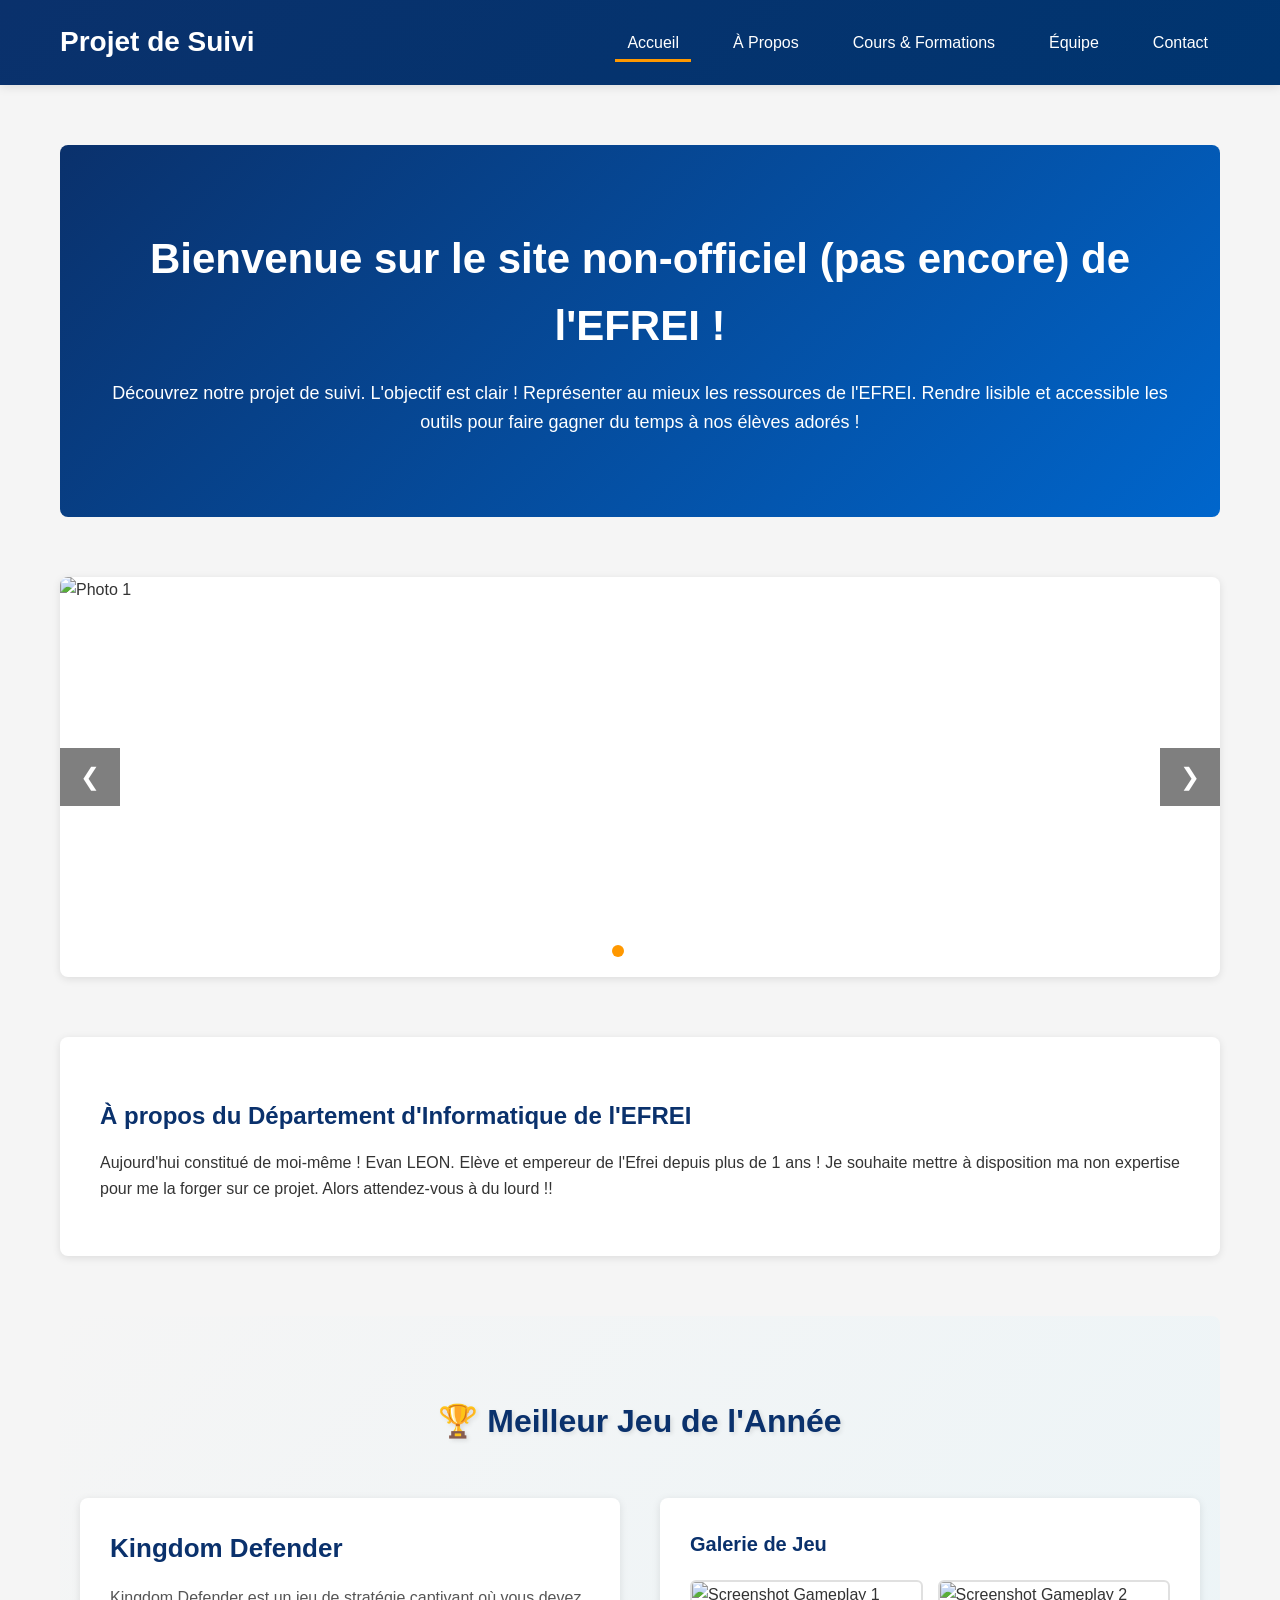
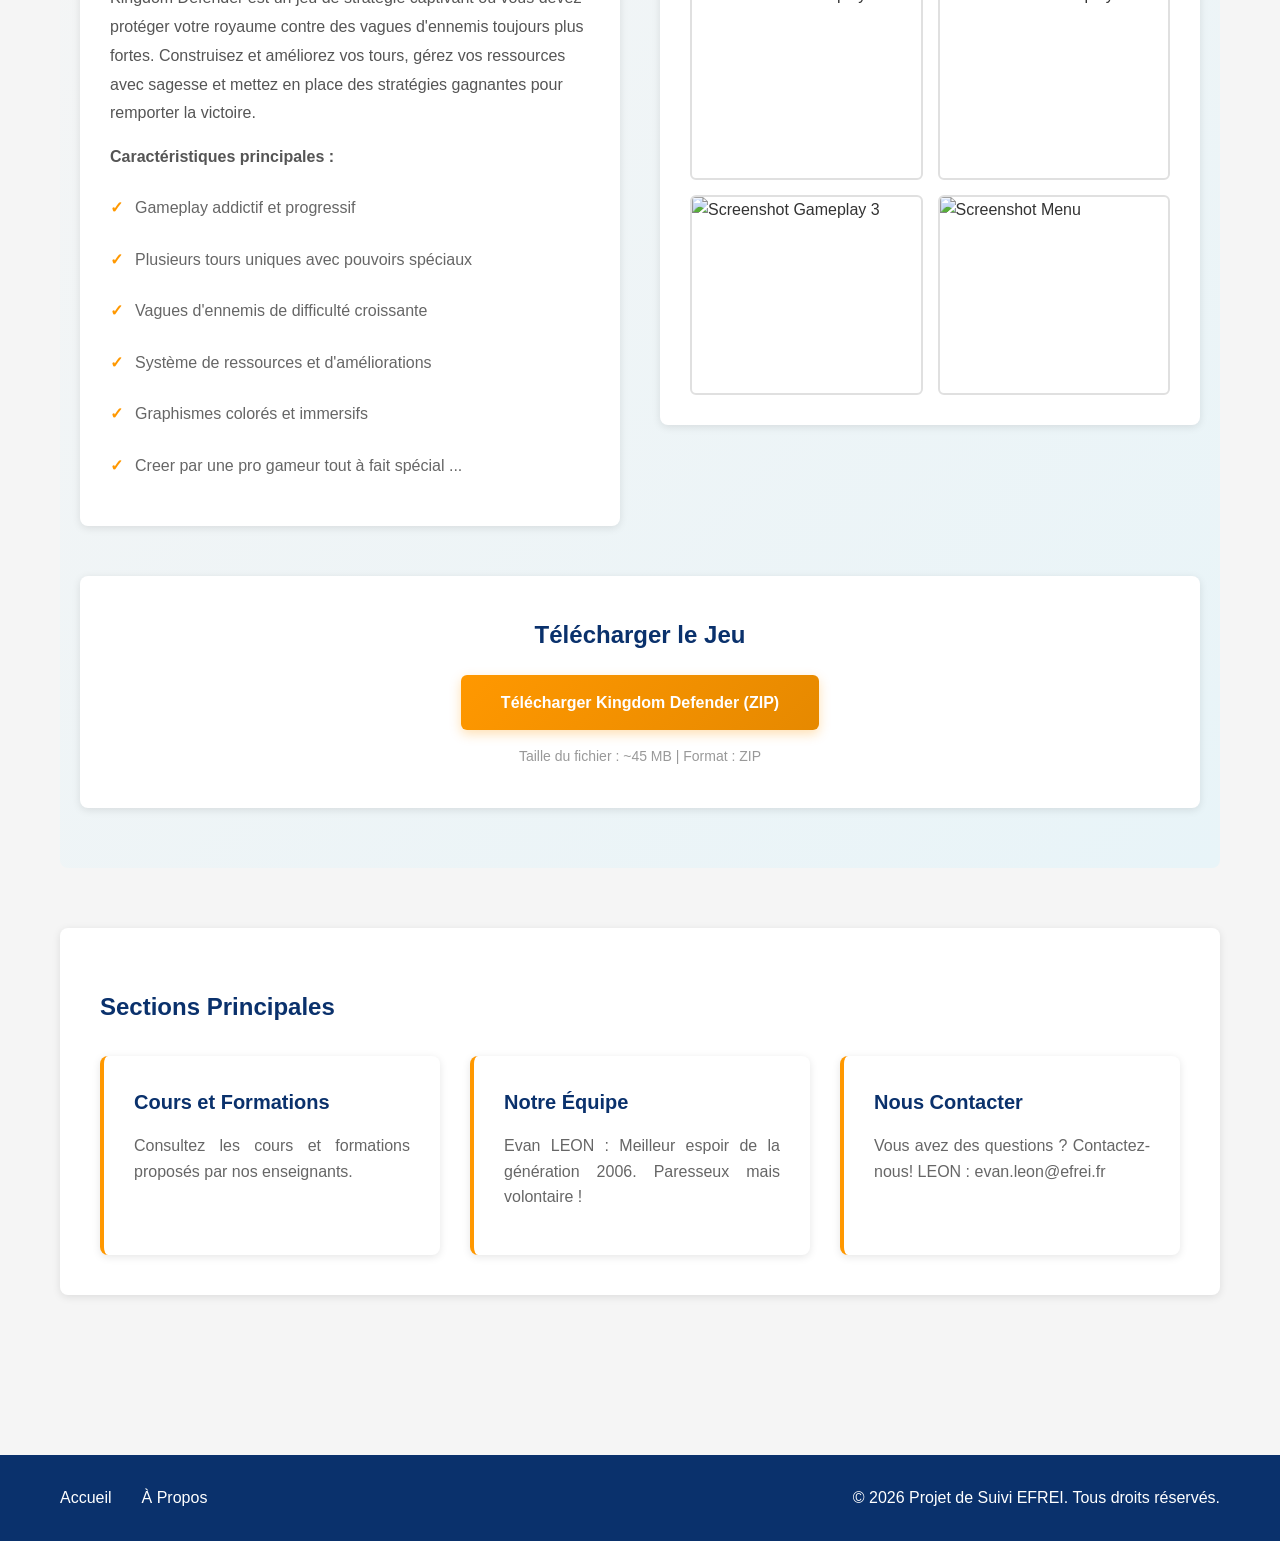
==== index.html @ 4fff38fb "Add files via upload" ====
<!DOCTYPE html>
<html lang="fr">
<head>
    <meta charset="UTF-8">
    <meta name="viewport" content="width=device-width, initial-scale=1.0">
    <title>Accueil - Projet de Suivi</title>
    <link rel="stylesheet" href="styles.css">
    <script type= "text/javascript" src= "script.js"></script>
</head>

<body>
    <header class="header">
        <div class="container">
            <div class="logo">
                <h1>Projet de Suivi</h1>
            </div>
            <nav class="nav-main">
                <ul>
                    <li><a href="index.html" class="active">Accueil</a></li>
                    <li><a href="pages/apropos.html">À Propos</a></li>
                    <li><a href="pages/cours.html">Cours & Formations</a></li>
                    <li><a href="pages/equipe.html">Équipe</a></li>
                    <li><a href="pages/contact.html">Contact</a></li>
                </ul>
            </nav>
        </div>
    </header>

    <main class="main-content">
        <div class="container">
            <section class="hero">
                <h2>Bienvenue sur le site non-officiel (pas encore) de l'EFREI !</h2>
                <p>Découvrez notre projet de suivi. L'objectif est clair ! Représenter au mieux les ressources de l'EFREI. Rendre lisible et accessible les outils pour faire
                gagner du temps à nos élèves adorés !</p>
            </section>

            <section class="carousel-section">
                <div class="carousel">
                    <div class="carousel-inner">
                        <div class="carousel-item active">
                            <img src="images/photo1.png" alt="Photo 1">
                        </div>
                        <div class="carousel-item">
                            <img src="images/photo2.png" alt="Photo 2">
                        </div>
                        <div class="carousel-item">
                            <img src="images/photo3.png" alt="Photo 3">
                        </div>
                    </div>

                    <button class="carousel-control prev" onclick="changeSlide(-1)">❮</button>
                    <button class="carousel-control next" onclick="changeSlide(1)">❯</button>

                    <div class="carousel-indicators">
                        <span class="dot active" onclick="currentSlide(1)"></span>
                        <span class="dot" onclick="currentSlide(2)"></span>
                        <span class="dot" onclick="currentSlide(3)"></span>
                    </div>
                </div>
            </section>

            <section class="content-section">
                <h3>À propos du Département d'Informatique de l'EFREI</h3>
                <p>
                    Aujourd'hui constitué de moi-même ! Evan LEON. Elève et empereur de l'Efrei depuis plus de 1 ans ! Je souhaite mettre à disposition ma non
                    expertise pour me la forger sur ce projet. Alors attendez-vous à du lourd !!
                </p>
            </section>

            <section class="game-of-the-year">
                <div class="container">
                    <h3>🏆 Meilleur Jeu de l'Année</h3>

                    <div class="game-content">
                        <!-- Description du jeu -->
                        <div class="game-description">
                            <h4>Kingdom Defender</h4>
                            <p>
                                Kingdom Defender est un jeu de stratégie captivant où vous devez
                                protéger votre royaume contre des vagues d'ennemis toujours plus fortes.
                                Construisez et améliorez vos tours, gérez vos ressources avec sagesse
                                et mettez en place des stratégies gagnantes pour remporter la victoire.
                            </p>
                            <p>
                                <strong>Caractéristiques principales :</strong>
                            </p>
                            <ul>
                                <li> Gameplay addictif et progressif</li>
                                <li> Plusieurs tours uniques avec pouvoirs spéciaux</li>
                                <li> Vagues d'ennemis de difficulté croissante</li>
                                <li> Système de ressources et d'améliorations</li>
                                <li> Graphismes colorés et immersifs</li>
                                <li> Creer par une pro gameur tout à fait spécial ...</li>
                            </ul>
                        </div>

                        <div class="game-gallery">
                            <h4>Galerie de Jeu</h4>
                            <div class="gallery-grid">
                                <img src="images/photo4.png" alt="Screenshot Gameplay 1" class="gallery-img">
                                <img src="images/photo5.png" alt="Screenshot Gameplay 2" class="gallery-img">
                                <img src="images/Photo6.png" alt="Screenshot Gameplay 3" class="gallery-img">
                                <img src="images/Photo7.png" alt="Screenshot Menu" class="gallery-img">
                            </div>
                        </div>
                    </div>

                    <div class="download-section">
                        <h4>Télécharger le Jeu</h4>
                        <a href="downloads/Kingdom_Defender.zip" class="download-button" download>
                            Télécharger Kingdom Defender (ZIP)
                        </a>
                        <p class="file-info">Taille du fichier : ~45 MB | Format : ZIP</p>
                    </div>
                </div>
            </section>

            <section class="content-section">
                <h3>Sections Principales</h3>
                <div class="cards">
                    <div class="card">
                        <h4>Cours et Formations</h4>
                        <p>Consultez les cours et formations proposés par nos enseignants.</p>
                    </div>
                    <div class="card">
                        <h4>Notre Équipe</h4>
                        <p>Evan LEON : Meilleur espoir de la génération 2006. Paresseux mais volontaire !</p>
                    </div>
                    <div class="card">
                        <h4>Nous Contacter</h4>
                        <p>Vous avez des questions ? Contactez-nous!
                            LEON : evan.leon@efrei.fr</p>
                    </div>
                </div>
            </section>
        </div>
    </main>

    <!-- Footer -->
    <footer class="footer">
        <div class="container">
            <nav class="nav-footer">
                <ul>
                    <li><a href="index.html">Accueil</a></li>
                    <li><a href="pages/apropos.html">À Propos</a></li>
                </ul>
            </nav>
            <p>&copy; 2026 Projet de Suivi EFREI. Tous droits réservés.</p>
        </div>
    </footer>
</body>
</html>
---- styles.css ----
:root {
    --primary-color: #0A316C ;
    --secondary-color: #ff9800;
    --text-color: #333;
    --bg-color: #f5f5f5;
    --border-color: #ddd;
    --transition: all 0.3s ease;
}

* {
    margin: 0;
    padding: 0;
    box-sizing: border-box;
}

html {
    scroll-behavior: smooth;
}

body {
    font-family: 'Segoe UI', Tahoma, Geneva, Verdana, sans-serif;
    color: var(--text-color);
    background-color: var(--bg-color);
    line-height: 1.6;
}

.container {
    max-width: 1200px;
    margin: 0 auto;
    padding: 0 20px;
}

.header {
    background: linear-gradient(135deg, var(--primary-color) 0%, #003570 100%);
    color: white;
    padding: 20px 0;
    position: sticky;
    top: 0;
    z-index: 1000;
    box-shadow: 0 2px 10px rgba(0, 0, 0, 0.1);
}

.header .container {
    display: flex;
    justify-content: space-between;
    align-items: center;
    gap: 40px;
}

.logo h1 {
    font-size: 28px;
    font-weight: 700;
}

.nav-main ul {
    display: flex;
    list-style: none;
    gap: 30px;
}

.nav-main a {
    color: white;
    text-decoration: none;
    font-weight: 500;
    padding: 8px 12px;
    border-bottom: 3px solid transparent;
    transition: var(--transition);
}

.nav-main a:hover,
.nav-main a.active {
    border-bottom-color: var(--secondary-color);
}

.main-content {
    flex: 1;
    padding: 60px 0;
    min-height: calc(100vh - 200px);
}

.main-content h2 {
    font-size: 36px;
    color: var(--primary-color);
    margin-bottom: 40px;
    border-bottom: 3px solid var(--secondary-color);
    padding-bottom: 15px;
}

.main-content h3 {
    font-size: 24px;
    color: var(--primary-color);
    margin-bottom: 15px;
    margin-top: 20px;
}

.main-content ul {
    margin-left: 20px;
    margin-top: 15px;
}

.main-content li {
    margin-bottom: 10px;
}

.hero {
    background: linear-gradient(135deg, var(--primary-color) 0%, #0066cc 100%);
    color: white;
    padding: 80px 40px;
    text-align: center;
    border-radius: 8px;
    margin-bottom: 60px;
}

.hero h2 {
    font-size: 42px;
    margin-bottom: 20px;
    border: none;
    padding-bottom: 0;
    color: white;
}

.hero p {
    font-size: 18px;
}

.content-section {
    background: white;
    padding: 40px;
    margin-bottom: 40px;
    border-radius: 8px;
    box-shadow: 0 2px 8px rgba(0, 0, 0, 0.1);
    transition: var(--transition);
}

.content-section:hover {
    box-shadow: 0 4px 16px rgba(0, 0, 0, 0.15);
}

.content-section p {
    margin-bottom: 15px;
    text-align: justify;
}

.cards {
    display: grid;
    grid-template-columns: repeat(auto-fit, minmax(300px, 1fr));
    gap: 30px;
    margin-top: 30px;
}

.card {
    background: white;
    padding: 30px;
    border-radius: 8px;
    border-left: 4px solid var(--secondary-color);
    box-shadow: 0 2px 8px rgba(0, 0, 0, 0.1);
    transition: var(--transition);
}

.card:hover {
    transform: translateY(-5px);
    box-shadow: 0 4px 16px rgba(0, 0, 0, 0.15);
}

.card h4 {
    color: var(--primary-color);
    font-size: 20px;
    margin-bottom: 15px;
}

.card p {
    color: #666;
}

.footer {
    background-color: var(--primary-color);
    color: white;
    padding: 30px 0;
    margin-top: 60px;
}

.footer .container {
    display: flex;
    justify-content: space-between;
    align-items: center;
    gap: 40px;
}

.nav-footer ul {
    display: flex;
    list-style: none;
    gap: 30px;
}

.nav-footer a {
    color: white;
    text-decoration: none;
    transition: var(--transition);
}

.nav-footer a:hover {
    color: var(--secondary-color);
}

.footer p {
    margin: 0;
}

@media (max-width: 768px) {
    .header .container {
        flex-direction: column;
        gap: 20px;
    }

    .nav-main ul {
        flex-direction: column;
        gap: 15px;
        width: 100%;
    }

    .nav-main a {
        display: block;
        padding: 10px;
    }

    .logo h1 {
        font-size: 24px;
    }

    .hero {
        padding: 40px 20px;
    }

    .hero h2 {
        font-size: 28px;
    }

    .content-section {
        padding: 25px;
    }

    .footer .container {
        flex-direction: column;
        gap: 20px;
    }

    .nav-footer ul {
        flex-direction: column;
        gap: 10px;
    }
}

@media (max-width: 480px) {
    .nav-main ul {
        gap: 10px;
    }

    .hero h2 {
        font-size: 24px;
    }

    .main-content h2 {
        font-size: 28px;
    }

    .cards {
        grid-template-columns: 1fr;
    }
}

/* ===== CAROUSEL ===== */
.carousel-section {
    margin-bottom: 60px;
}

.carousel {
    position: relative;
    background: white;
    border-radius: 8px;
    overflow: hidden;
    box-shadow: 0 2px 8px rgba(0, 0, 0, 0.1);
}

.carousel-inner {
    position: relative;
    width: 100%;
    height: 400px;
    overflow: hidden;
}

.carousel-item {
    display: none;
    width: 100%;
    height: 100%;
    position: absolute;
    top: 0;
    left: 0;
}

.carousel-item.active {
    display: block;
    animation: fadeIn 0.5s ease-in-out;
}

.carousel-item img {
    width: 100%;
    height: 100%;
    object-fit: cover;
}

@keyframes fadeIn {
    from { opacity: 0; }
    to { opacity: 1; }
}

/* Boutons de navigation */
.carousel-control {
    position: absolute;
    top: 50%;
    transform: translateY(-50%);
    background-color: rgba(0, 0, 0, 0.5);
    color: white;
    border: none;
    padding: 15px 20px;
    font-size: 24px;
    cursor: pointer;
    z-index: 10;
    transition: background-color 0.3s;
}

.carousel-control:hover {
    background-color: rgba(0, 0, 0, 0.8);
}

.carousel-control.prev {
    left: 0;
}

.carousel-control.next {
    right: 0;
}

.carousel-indicators {
    position: absolute;
    bottom: 20px;
    left: 50%;
    transform: translateX(-50%);
    display: flex;
    gap: 10px;
    z-index: 10;
}

.dot {
    width: 12px;
    height: 12px;
    border-radius: 50%;
    background-color: rgba(255, 255, 255, 0.7);
    cursor: pointer;
    transition: background-color 0.3s;
}

.dot.active {
    background-color: var(--secondary-color);
}

.dot:hover {
    background-color: rgba(255, 255, 255, 1);
}

@media (max-width: 768px) {
    .carousel-inner {
        height: 300px;
    }

    .carousel-control {
        padding: 12px 16px;
        font-size: 20px;
    }
}

.carousel-item img {
    width: 100%;
    height: 100%;
    object-fit: contain;      /* ← Remplacez "cover" par "contain" */
    object-position: center;
    display: block;
}

.game-of-the-year {
    background: linear-gradient(135deg, #f5f5f5 0%, #e8f4f8 100%);
    padding: 60px 0;
    margin: 60px 0;
    border-radius: 8px;
}

.game-of-the-year h3 {
    text-align: center;
    font-size: 32px;
    color: var(--primary-color);
    margin-bottom: 50px;
    text-shadow: 2px 2px 4px rgba(0, 0, 0, 0.1);
}

.game-content {
    display: grid;
    grid-template-columns: 1fr 1fr;
    gap: 40px;
    margin-bottom: 50px;
    align-items: start;
}

.game-description {
    background: white;
    padding: 30px;
    border-radius: 8px;
    box-shadow: 0 2px 8px rgba(0, 0, 0, 0.1);
}

.game-description h4 {
    color: var(--primary-color);
    font-size: 26px;
    margin-bottom: 15px;
}

.game-description p {
    color: #555;
    margin-bottom: 15px;
    line-height: 1.8;
}

.game-description ul {
    list-style: none;
    margin-left: 0;
    margin-top: 15px;
}

.game-description li {
    padding: 8px 0;
    padding-left: 25px;
    position: relative;
    color: #666;
}

.game-description li:before {
    content: "✓";
    position: absolute;
    left: 0;
    color: var(--secondary-color);
    font-weight: bold;
}

.game-gallery {
    background: white;
    padding: 30px;
    border-radius: 8px;
    box-shadow: 0 2px 8px rgba(0, 0, 0, 0.1);
}

.game-gallery h4 {
    color: var(--primary-color);
    font-size: 20px;
    margin-bottom: 20px;
}

.gallery-grid {
    display: grid;
    grid-template-columns: repeat(2, 1fr);
    gap: 15px;
}

.gallery-img {
    width: 100%;
    height: 200px;
    object-fit: cover;
    border-radius: 6px;
    border: 2px solid #e0e0e0;
    cursor: pointer;
    transition: all 0.3s ease;
}

.gallery-img:hover {
    transform: scale(1.05);
    border-color: var(--secondary-color);
    box-shadow: 0 4px 12px rgba(255, 152, 0, 0.3);
}

/* Section téléchargement */
.download-section {
    text-align: center;
    background: white;
    padding: 40px;
    border-radius: 8px;
    box-shadow: 0 2px 8px rgba(0, 0, 0, 0.1);
}

.download-section h4 {
    color: var(--primary-color);
    font-size: 24px;
    margin-bottom: 20px;
}

.download-button {
    display: inline-block;
    background: linear-gradient(135deg, var(--secondary-color) 0%, #e68900 100%);
    color: white;
    padding: 15px 40px;
    border-radius: 6px;
    text-decoration: none;
    font-size: 16px;
    font-weight: 600;
    transition: all 0.3s ease;
    box-shadow: 0 4px 12px rgba(255, 152, 0, 0.3);
    cursor: pointer;
    border: none;
}

.download-button:hover {
    background: linear-gradient(135deg, #e68900 0%, #d47c00 100%);
    transform: translateY(-2px);
    box-shadow: 0 6px 16px rgba(255, 152, 0, 0.4);
}

.download-button:active {
    transform: translateY(0);
}

.file-info {
    color: #999;
    font-size: 14px;
    margin-top: 15px;
}

/* Responsive */
@media (max-width: 768px) {
    .game-content {
        grid-template-columns: 1fr;
        gap: 30px;
    }

    .gallery-grid {
        grid-template-columns: repeat(2, 1fr);
    }

    .game-of-the-year h3 {
        font-size: 24px;
    }

    .download-section {
        padding: 30px 20px;
    }
}

@media (max-width: 480px) {
    .gallery-grid {
        grid-template-columns: 1fr;
    }

    .game-description,
    .game-gallery,
    .download-section {
        padding: 20px;
    }

    .download-button {
        padding: 12px 30px;
        font-size: 14px;
    }
}

/* ===== SECTION COURS ET FORMATIONS ===== */
.courses-section {
    background: linear-gradient(135deg, #f9f9f9 0%, #ffffff 100%);
}

.courses-section h3 {
    text-align: center;
    margin-bottom: 15px;
}

.courses-section > p {
    text-align: center;
    color: #666;
    margin-bottom: 40px;
    font-size: 16px;
}

/* Grille de cours */
.courses-grid {
    display: grid;
    grid-template-columns: repeat(auto-fit, minmax(280px, 1fr));
    gap: 25px;
    margin-top: 30px;
}

/* Carte de cours */
.course-card {
    background: white;
    border-radius: 10px;
    padding: 25px;
    box-shadow: 0 2px 8px rgba(0, 0, 0, 0.1);
    transition: all 0.3s ease;
    border-left: 5px solid var(--secondary-color);
    position: relative;
}

.course-card:hover {
    transform: translateY(-8px);
    box-shadow: 0 8px 20px rgba(0, 0, 0, 0.15);
    border-left-color: var(--primary-color);
}

/* Icône du cours */
.course-icon {
    font-size: 40px;
    margin-bottom: 15px;
    display: inline-block;
}

.course-card h4 {
    color: var(--primary-color);
    font-size: 20px;
    margin-bottom: 15px;
    font-weight: 600;
}

/* Liste des cours */
.course-card ul {
    list-style: none;
    margin: 0;
    padding: 0;
}

.course-card li {
    color: #555;
    padding: 8px 0;
    padding-left: 20px;
    position: relative;
    font-size: 14px;
    line-height: 1.6;
    border-bottom: 1px solid #f0f0f0;
}

.course-card li:last-child {
    border-bottom: none;
}

.course-card li:before {
    content: "▸";
    position: absolute;
    left: 0;
    color: var(--secondary-color);
    font-weight: bold;
}

.course-card li:hover {
    color: var(--primary-color);
    padding-left: 25px;
    transition: all 0.2s ease;
}

/* Responsive */
@media (max-width: 768px) {
    .courses-grid {
        grid-template-columns: repeat(2, 1fr);
        gap: 20px;
    }

    .course-card {
        padding: 20px;
    }

    .course-icon {
        font-size: 32px;
    }

    .course-card h4 {
        font-size: 18px;
    }

    .course-card li {
        font-size: 13px;
    }
}

@media (max-width: 480px) {
    .courses-grid {
        grid-template-columns: 1fr;
    }

    .course-card {
        padding: 15px;
    }

    .course-icon {
        font-size: 28px;
    }

    .course-card h4 {
        font-size: 16px;
    }
}
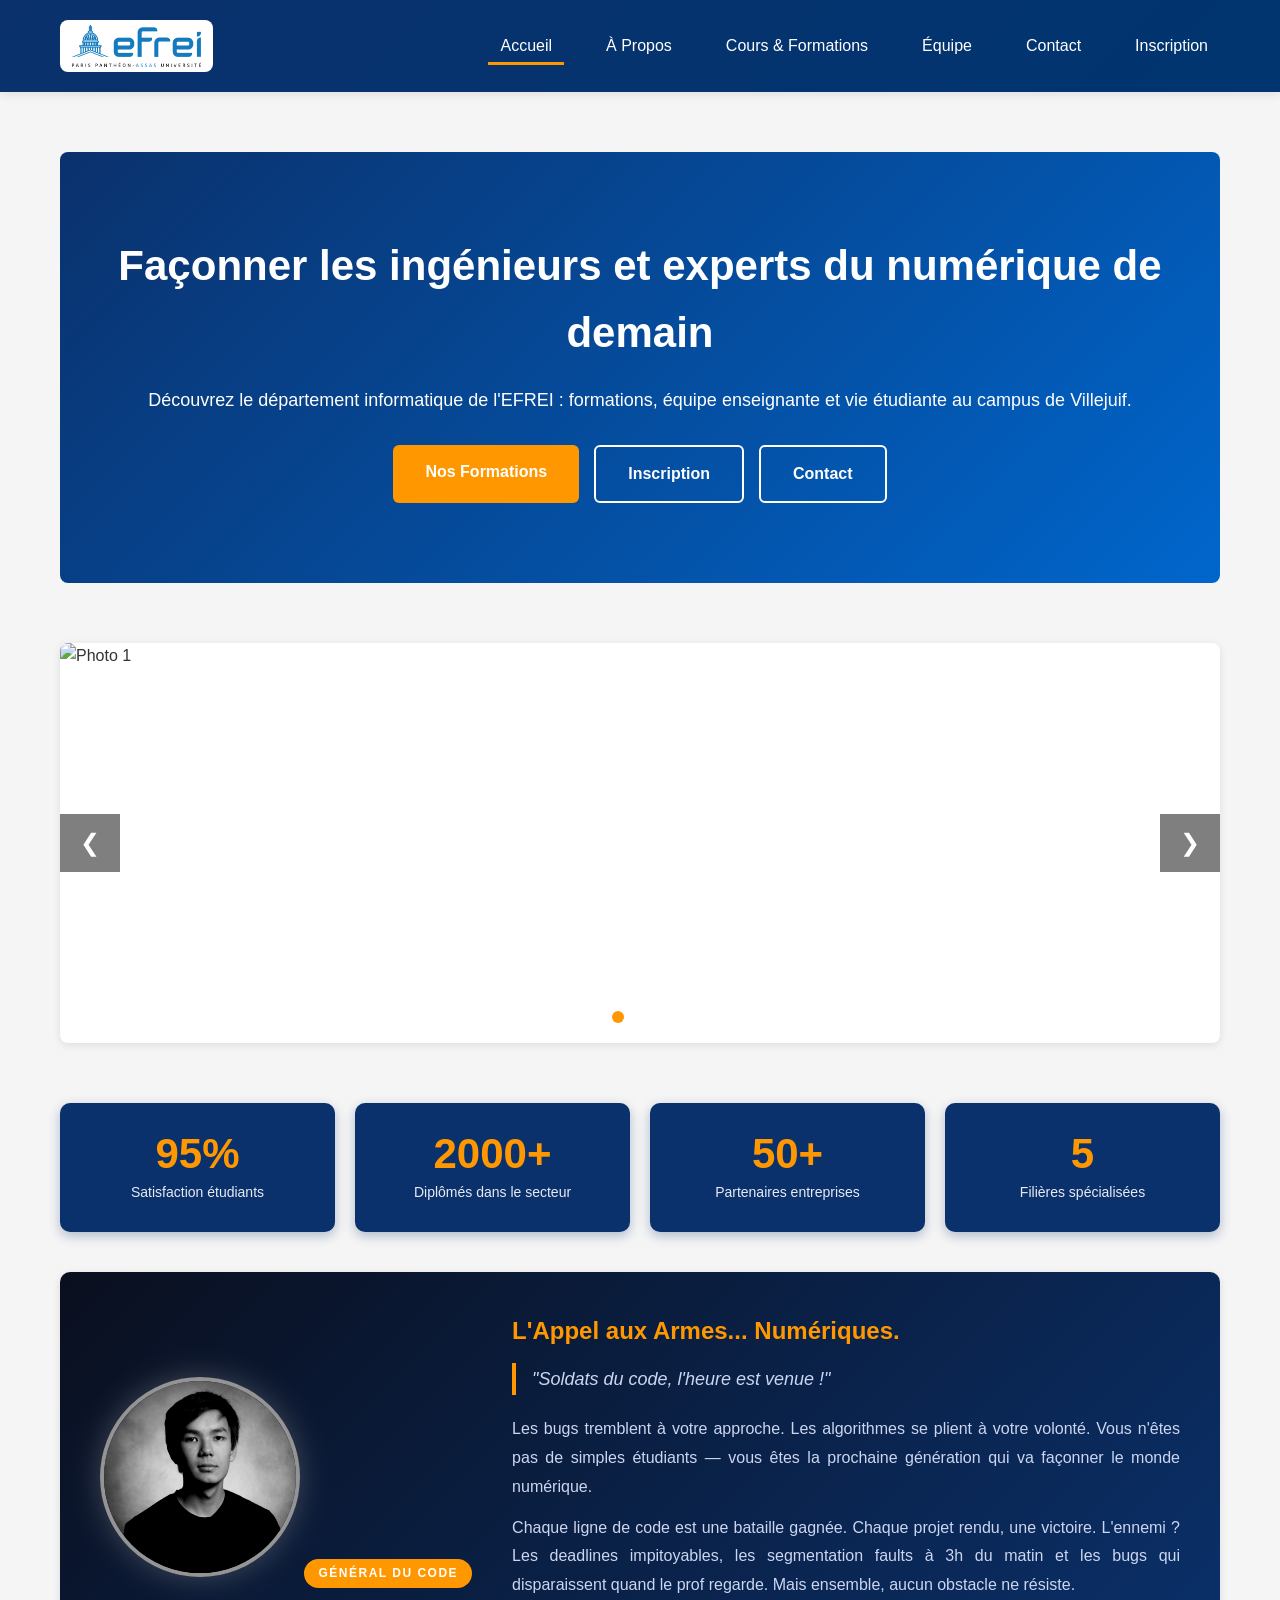
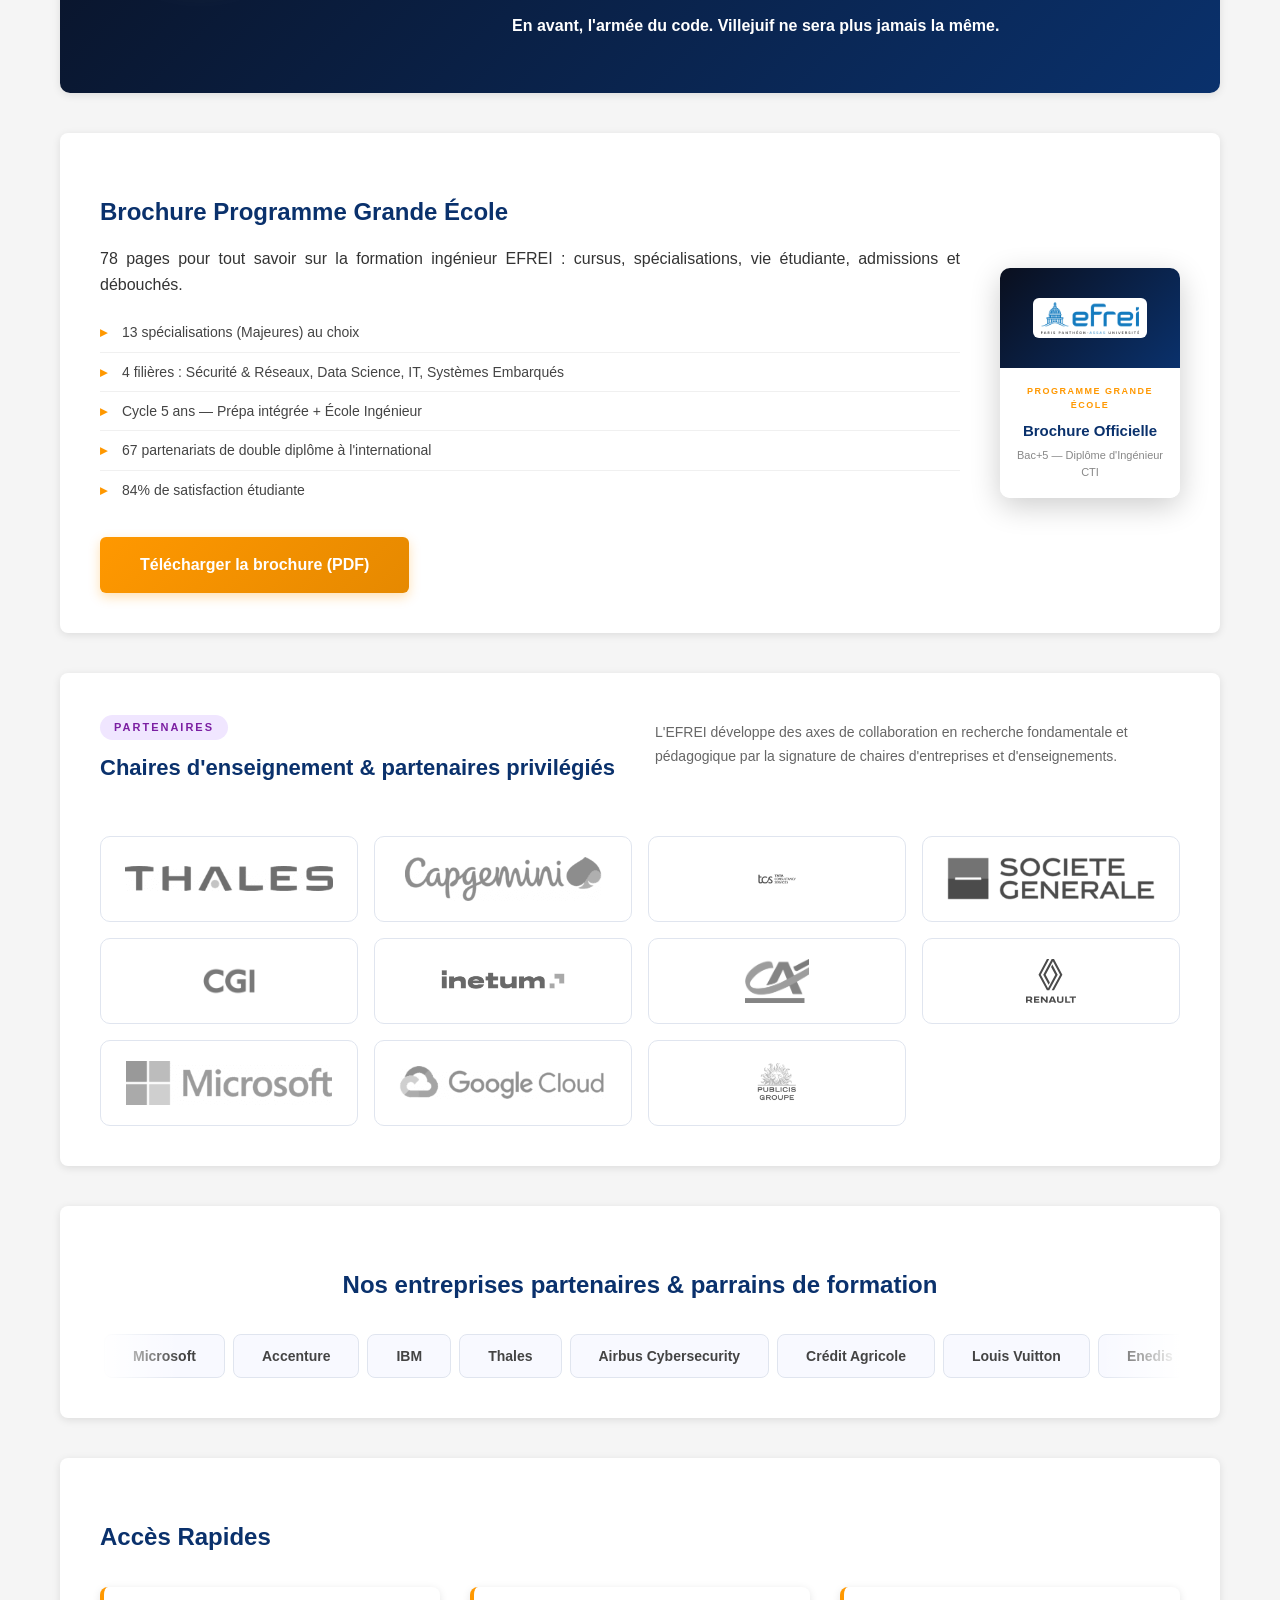
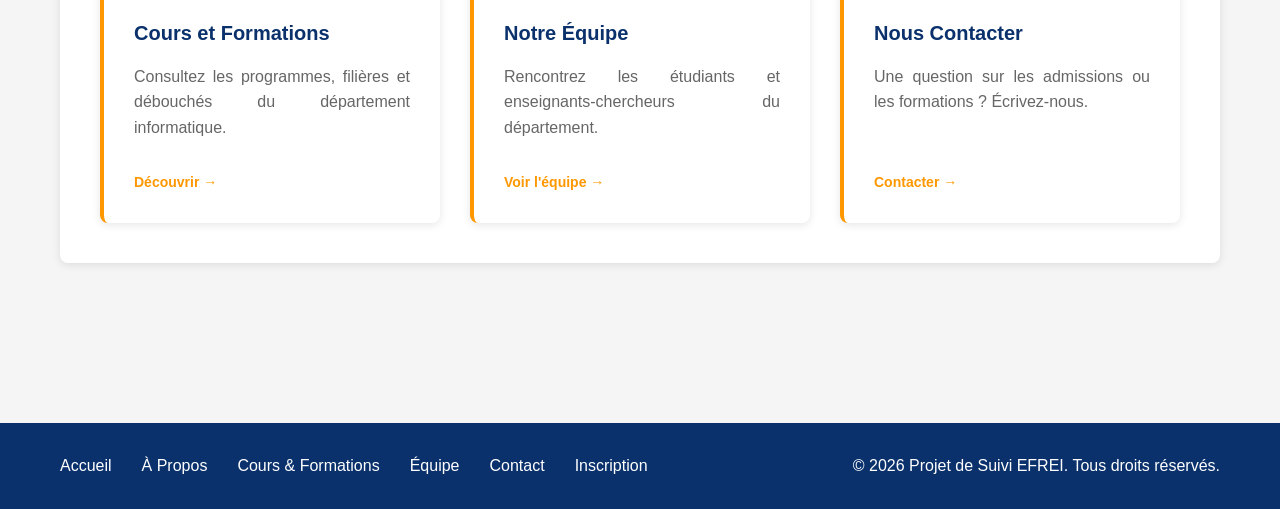
==== commit 091bf934: "Add files via upload" ====
--- a/index.html
+++ b/index.html
@@ -3,16 +3,18 @@
 <head>
     <meta charset="UTF-8">
     <meta name="viewport" content="width=device-width, initial-scale=1.0">
-    <title>Accueil - Projet de Suivi</title>
+    <title>Accueil - Département Informatique EFREI</title>
     <link rel="stylesheet" href="styles.css">
-    <script type= "text/javascript" src= "script.js"></script>
+    <script type="text/javascript" src="script.js" defer></script>
 </head>
 
 <body>
     <header class="header">
         <div class="container">
             <div class="logo">
-                <h1>Projet de Suivi</h1>
+                <a href="index.html">
+                    <img src="images/logoefrei.png" alt="EFREI Logo" class="logo-img">
+                </a>
             </div>
             <nav class="nav-main">
                 <ul>
@@ -21,6 +23,7 @@
                     <li><a href="pages/cours.html">Cours & Formations</a></li>
                     <li><a href="pages/equipe.html">Équipe</a></li>
                     <li><a href="pages/contact.html">Contact</a></li>
+                    <li><a href="pages/inscription.html">Inscription</a></li>
                 </ul>
             </nav>
         </div>
@@ -29,9 +32,13 @@
     <main class="main-content">
         <div class="container">
             <section class="hero">
-                <h2>Bienvenue sur le site non-officiel (pas encore) de l'EFREI !</h2>
-                <p>Découvrez notre projet de suivi. L'objectif est clair ! Représenter au mieux les ressources de l'EFREI. Rendre lisible et accessible les outils pour faire
-                gagner du temps à nos élèves adorés !</p>
+                <h2>Façonner les ingénieurs et experts du numérique de demain</h2>
+                <p>Découvrez le département informatique de l'EFREI : formations, équipe enseignante et vie étudiante au campus de Villejuif.</p>
+                <div class="hero-buttons">
+                    <a href="pages/cours.html" class="btn-hero">Nos Formations</a>
+                    <a href="pages/inscription.html" class="btn-hero btn-hero-outline">Inscription</a>
+                    <a href="pages/contact.html" class="btn-hero btn-hero-outline">Contact</a>
+                </div>
             </section>
 
             <section class="carousel-section">
@@ -44,7 +51,7 @@
                             <img src="images/photo2.png" alt="Photo 2">
                         </div>
                         <div class="carousel-item">
-                            <img src="images/photo3.png" alt="Photo 3">
+                            <img src="images/evan.png" alt="Photo 3">
                         </div>
                     </div>
 
@@ -59,78 +66,194 @@
                 </div>
             </section>
 
+            <section class="stats-section">
+                <div class="stats-grid">
+                    <div class="stat-card">
+                        <span class="stat-number">95%</span>
+                        <span class="stat-label">Satisfaction étudiants</span>
+                    </div>
+                    <div class="stat-card">
+                        <span class="stat-number">2000+</span>
+                        <span class="stat-label">Diplômés dans le secteur</span>
+                    </div>
+                    <div class="stat-card">
+                        <span class="stat-number">50+</span>
+                        <span class="stat-label">Partenaires entreprises</span>
+                    </div>
+                    <div class="stat-card">
+                        <span class="stat-number">5</span>
+                        <span class="stat-label">Filières spécialisées</span>
+                    </div>
+                </div>
+            </section>
+
+            <section class="content-section war-section">
+                <div class="war-layout">
+                    <div class="war-photo-wrapper">
+                        <img src="images/evan.png" alt="Evan LEON" class="war-photo">
+                        <div class="war-badge">Général du Code</div>
+                    </div>
+                    <div class="war-text">
+                        <h3>L'Appel aux Armes... Numériques.</h3>
+                        <p class="war-quote">"Soldats du code, l'heure est venue !"</p>
+                        <p>
+                            Les bugs tremblent à votre approche. Les algorithmes se plient à votre volonté.
+                            Vous n'êtes pas de simples étudiants — vous êtes la prochaine génération
+                            qui va façonner le monde numérique.
+                        </p>
+                        <p>
+                            Chaque ligne de code est une bataille gagnée. Chaque projet rendu, une victoire.
+                            L'ennemi ? Les deadlines impitoyables, les segmentation faults à 3h du matin
+                            et les bugs qui disparaissent quand le prof regarde. Mais ensemble,
+                            aucun obstacle ne résiste.
+                        </p>
+                        <p class="war-final">
+                            En avant, l'armée du code. Villejuif ne sera plus jamais la même.
+                        </p>
+                    </div>
+                </div>
+            </section>
+
+
+            <section class="content-section brochure-preview-section">
+                <div class="brochure-preview-layout">
+                    <div class="brochure-info">
+                        <h3>Brochure Programme Grande École</h3>
+                        <p>78 pages pour tout savoir sur la formation ingénieur EFREI : cursus, spécialisations, vie étudiante, admissions et débouchés.</p>
+                        <ul class="brochure-highlights">
+                            <li>13 spécialisations (Majeures) au choix</li>
+                            <li>4 filières : Sécurité &amp; Réseaux, Data Science, IT, Systèmes Embarqués</li>
+                            <li>Cycle 5 ans — Prépa intégrée + École Ingénieur</li>
+                            <li>67 partenariats de double diplôme à l'international</li>
+                            <li>84% de satisfaction étudiante</li>
+                        </ul>
+                        <a href="Brochure-PGE-EFREI.pdf" download class="download-button brochure-dl-btn">
+                            Télécharger la brochure (PDF)
+                        </a>
+                    </div>
+                    <div class="brochure-cover">
+                        <div class="brochure-cover-card">
+                            <div class="brochure-cover-top">
+                                <img src="images/logoefrei.png" alt="EFREI" class="brochure-logo">
+                            </div>
+                            <div class="brochure-cover-body">
+                                <p class="brochure-cover-label">PROGRAMME GRANDE ÉCOLE</p>
+                                <p class="brochure-cover-title">Brochure Officielle</p>
+                                <p class="brochure-cover-sub">Bac+5 — Diplôme d'Ingénieur CTI</p>
+                            </div>
+                        </div>
+                    </div>
+                </div>
+            </section>
+
+            <!-- PARTENAIRES PRIVILÉGIÉS -->
+            <section class="content-section partenaires-section">
+                <div class="partenaires-header">
+                    <div>
+                        <span class="partenaires-label">PARTENAIRES</span>
+                        <h3>Chaires d'enseignement &amp; partenaires privilégiés</h3>
+                    </div>
+                    <p class="partenaires-desc">L'EFREI développe des axes de collaboration en recherche fondamentale et pédagogique par la signature de chaires d'entreprises et d'enseignements.</p>
+                </div>
+                <div class="partenaires-logo-grid">
+                    <div class="partenaire-logo-card"><img src="images/thaleslogo-300x36.png" alt="Thales"></div>
+                    <div class="partenaire-logo-card"><img src="images/capgeminilogo-300x67.png" alt="Capgemini"></div>
+                    <div class="partenaire-logo-card"><img src="images/tcslogo-300x300.webp" alt="TCS"></div>
+                    <div class="partenaire-logo-card"><img src="images/SGlogo-300x61.png" alt="Société Générale"></div>
+                    <div class="partenaire-logo-card"><img src="images/cgilogo-300x200.png" alt="CGI"></div>
+                    <div class="partenaire-logo-card"><img src="images/inetum-logo-300x87.png" alt="Inetum"></div>
+                    <div class="partenaire-logo-card"><img src="images/credit-agricole-logo-300x207.png" alt="Crédit Agricole"></div>
+                    <div class="partenaire-logo-card"><img src="images/logo-renault.svg" alt="Renault"></div>
+                    <div class="partenaire-logo-card"><img src="images/microsoft-logo-300x64.png" alt="Microsoft"></div>
+                    <div class="partenaire-logo-card"><img src="images/google-cloud-logo-300x47.png" alt="Google Cloud"></div>
+                    <div class="partenaire-logo-card"><img src="images/publicis-group-logo-300x300.png" alt="Publicis Groupe"></div>
+                </div>
+            </section>
+
+            <!-- ENTREPRISES PARTENAIRES — DÉFILEMENT -->
+            <section class="content-section partenaires-section">
+                <h3 style="text-align:center; margin-bottom:30px;">Nos entreprises partenaires &amp; parrains de formation</h3>
+                <div class="marquee-wrapper">
+                    <div class="marquee-track">
+                        <span class="marquee-item">Microsoft</span>
+                        <span class="marquee-item">Accenture</span>
+                        <span class="marquee-item">IBM</span>
+                        <span class="marquee-item">Thales</span>
+                        <span class="marquee-item">Airbus Cybersecurity</span>
+                        <span class="marquee-item">Crédit Agricole</span>
+                        <span class="marquee-item">Louis Vuitton</span>
+                        <span class="marquee-item">Enedis</span>
+                        <span class="marquee-item">Docaposte</span>
+                        <span class="marquee-item">mc2i</span>
+                        <span class="marquee-item">Neosoft</span>
+                        <span class="marquee-item">Capgemini</span>
+                        <span class="marquee-item">CGI</span>
+                        <span class="marquee-item">Devoteam</span>
+                        <span class="marquee-item">Bouygues</span>
+                        <span class="marquee-item">Société Générale</span>
+                        <span class="marquee-item">Safran</span>
+                        <span class="marquee-item">Renault Group</span>
+                        <span class="marquee-item">BNP Paribas</span>
+                        <span class="marquee-item">Sopra Steria</span>
+                        <span class="marquee-item">Deezer</span>
+                        <span class="marquee-item">Stellantis</span>
+                        <span class="marquee-item">Orange Cyberdefense</span>
+                        <span class="marquee-item">AXA</span>
+                        <span class="marquee-item">SFR</span>
+                        <span class="marquee-item">La Poste</span>
+                        <span class="marquee-item">Alten</span>
+                        <span class="marquee-item">Ministère des Armées</span>
+                        <!-- Doublon pour boucle continue -->
+                        <span class="marquee-item">Microsoft</span>
+                        <span class="marquee-item">Accenture</span>
+                        <span class="marquee-item">IBM</span>
+                        <span class="marquee-item">Thales</span>
+                        <span class="marquee-item">Airbus Cybersecurity</span>
+                        <span class="marquee-item">Crédit Agricole</span>
+                        <span class="marquee-item">Louis Vuitton</span>
+                        <span class="marquee-item">Enedis</span>
+                        <span class="marquee-item">Docaposte</span>
+                        <span class="marquee-item">mc2i</span>
+                        <span class="marquee-item">Neosoft</span>
+                        <span class="marquee-item">Capgemini</span>
+                        <span class="marquee-item">CGI</span>
+                        <span class="marquee-item">Devoteam</span>
+                        <span class="marquee-item">Bouygues</span>
+                        <span class="marquee-item">Société Générale</span>
+                        <span class="marquee-item">Safran</span>
+                        <span class="marquee-item">Renault Group</span>
+                        <span class="marquee-item">BNP Paribas</span>
+                        <span class="marquee-item">Sopra Steria</span>
+                        <span class="marquee-item">Deezer</span>
+                        <span class="marquee-item">Stellantis</span>
+                        <span class="marquee-item">Orange Cyberdefense</span>
+                        <span class="marquee-item">AXA</span>
+                        <span class="marquee-item">SFR</span>
+                        <span class="marquee-item">La Poste</span>
+                        <span class="marquee-item">Alten</span>
+                        <span class="marquee-item">Ministère des Armées</span>
+                    </div>
+                </div>
+            </section>
+
             <section class="content-section">
-                <h3>À propos du Département d'Informatique de l'EFREI</h3>
-                <p>
-                    Aujourd'hui constitué de moi-même ! Evan LEON. Elève et empereur de l'Efrei depuis plus de 1 ans ! Je souhaite mettre à disposition ma non
-                    expertise pour me la forger sur ce projet. Alors attendez-vous à du lourd !!
-                </p>
-            </section>
-
-            <section class="game-of-the-year">
-                <div class="container">
-                    <h3>🏆 Meilleur Jeu de l'Année</h3>
-
-                    <div class="game-content">
-                        <!-- Description du jeu -->
-                        <div class="game-description">
-                            <h4>Kingdom Defender</h4>
-                            <p>
-                                Kingdom Defender est un jeu de stratégie captivant où vous devez
-                                protéger votre royaume contre des vagues d'ennemis toujours plus fortes.
-                                Construisez et améliorez vos tours, gérez vos ressources avec sagesse
-                                et mettez en place des stratégies gagnantes pour remporter la victoire.
-                            </p>
-                            <p>
-                                <strong>Caractéristiques principales :</strong>
-                            </p>
-                            <ul>
-                                <li> Gameplay addictif et progressif</li>
-                                <li> Plusieurs tours uniques avec pouvoirs spéciaux</li>
-                                <li> Vagues d'ennemis de difficulté croissante</li>
-                                <li> Système de ressources et d'améliorations</li>
-                                <li> Graphismes colorés et immersifs</li>
-                                <li> Creer par une pro gameur tout à fait spécial ...</li>
-                            </ul>
-                        </div>
-
-                        <div class="game-gallery">
-                            <h4>Galerie de Jeu</h4>
-                            <div class="gallery-grid">
-                                <img src="images/photo4.png" alt="Screenshot Gameplay 1" class="gallery-img">
-                                <img src="images/photo5.png" alt="Screenshot Gameplay 2" class="gallery-img">
-                                <img src="images/Photo6.png" alt="Screenshot Gameplay 3" class="gallery-img">
-                                <img src="images/Photo7.png" alt="Screenshot Menu" class="gallery-img">
-                            </div>
-                        </div>
-                    </div>
-
-                    <div class="download-section">
-                        <h4>Télécharger le Jeu</h4>
-                        <a href="downloads/Kingdom_Defender.zip" class="download-button" download>
-                            Télécharger Kingdom Defender (ZIP)
-                        </a>
-                        <p class="file-info">Taille du fichier : ~45 MB | Format : ZIP</p>
-                    </div>
-                </div>
-            </section>
-
-            <section class="content-section">
-                <h3>Sections Principales</h3>
+                <h3>Accès Rapides</h3>
                 <div class="cards">
-                    <div class="card">
+                    <a href="pages/cours.html" class="card card-link">
                         <h4>Cours et Formations</h4>
-                        <p>Consultez les cours et formations proposés par nos enseignants.</p>
-                    </div>
-                    <div class="card">
+                        <p>Consultez les programmes, filières et débouchés du département informatique.</p>
+                        <span class="card-cta">Découvrir →</span>
+                    </a>
+                    <a href="pages/equipe.html" class="card card-link">
                         <h4>Notre Équipe</h4>
-                        <p>Evan LEON : Meilleur espoir de la génération 2006. Paresseux mais volontaire !</p>
-                    </div>
-                    <div class="card">
+                        <p>Rencontrez les étudiants et enseignants-chercheurs du département.</p>
+                        <span class="card-cta">Voir l'équipe →</span>
+                    </a>
+                    <a href="pages/contact.html" class="card card-link">
                         <h4>Nous Contacter</h4>
-                        <p>Vous avez des questions ? Contactez-nous!
-                            LEON : evan.leon@efrei.fr</p>
-                    </div>
+                        <p>Une question sur les admissions ou les formations ? Écrivez-nous.</p>
+                        <span class="card-cta">Contacter →</span>
+                    </a>
                 </div>
             </section>
         </div>
@@ -143,6 +266,10 @@
                 <ul>
                     <li><a href="index.html">Accueil</a></li>
                     <li><a href="pages/apropos.html">À Propos</a></li>
+                    <li><a href="pages/cours.html">Cours & Formations</a></li>
+                    <li><a href="pages/equipe.html">Équipe</a></li>
+                    <li><a href="pages/contact.html">Contact</a></li>
+                    <li><a href="pages/inscription.html">Inscription</a></li>
                 </ul>
             </nav>
             <p>&copy; 2026 Projet de Suivi EFREI. Tous droits réservés.</p>
--- a/styles.css
+++ b/styles.css
@@ -52,6 +52,14 @@
     font-weight: 700;
 }
 
+.logo-img {
+    height: 52px;
+    background: white;
+    border-radius: 8px;
+    padding: 5px 12px;
+    display: block;
+}
+
 .nav-main ul {
     display: flex;
     list-style: none;
@@ -289,28 +297,23 @@
 }
 
 .carousel-item {
-    display: none;
+    display: block;
     width: 100%;
     height: 100%;
     position: absolute;
     top: 0;
     left: 0;
+    transform: translateX(100%);
 }
 
 .carousel-item.active {
-    display: block;
-    animation: fadeIn 0.5s ease-in-out;
+    transform: translateX(0);
 }
 
 .carousel-item img {
     width: 100%;
     height: 100%;
     object-fit: cover;
-}
-
-@keyframes fadeIn {
-    from { opacity: 0; }
-    to { opacity: 1; }
 }
 
 /* Boutons de navigation */
@@ -567,6 +570,87 @@
     }
 }
 
+/* ===== COURS V2 - 3 COLONNES ===== */
+.courses-grid-3 {
+    display: grid;
+    grid-template-columns: repeat(3, 1fr);
+    gap: 25px;
+    margin-top: 30px;
+}
+
+.course-card-v2 {
+    border-radius: 12px;
+    overflow: hidden;
+    box-shadow: 0 4px 16px rgba(0,0,0,0.1);
+    transition: var(--transition);
+    background: white;
+}
+
+.course-card-v2:hover {
+    transform: translateY(-6px);
+    box-shadow: 0 10px 28px rgba(0,0,0,0.15);
+}
+
+.course-card-header {
+    padding: 25px 20px;
+    text-align: center;
+    color: white;
+}
+
+.course-card-header.math     { background: linear-gradient(135deg, #0A316C, #1a5276); }
+.course-card-header.physique { background: linear-gradient(135deg, #154360, #1a7db8); }
+.course-card-header.info     { background: linear-gradient(135deg, #ff9800, #e65100); }
+
+.course-card-icon {
+    font-size: 42px;
+    display: block;
+    margin-bottom: 10px;
+}
+
+.course-card-header h4 {
+    font-size: 18px;
+    font-weight: 700;
+    margin-bottom: 6px;
+    color: white;
+}
+
+.course-count {
+    font-size: 12px;
+    background: rgba(255,255,255,0.25);
+    padding: 3px 10px;
+    border-radius: 20px;
+    display: inline-block;
+}
+
+.course-card-list {
+    list-style: none;
+    margin: 0;
+    padding: 15px 20px;
+}
+
+.course-card-list li {
+    padding: 9px 0 9px 20px;
+    position: relative;
+    font-size: 14px;
+    color: #444;
+    border-bottom: 1px solid #f0f0f0;
+    line-height: 1.5;
+}
+
+.course-card-list li:last-child { border-bottom: none; }
+
+.course-card-list li::before {
+    content: "▸";
+    position: absolute;
+    left: 0;
+    color: var(--secondary-color);
+    font-weight: bold;
+}
+
+@media (max-width: 900px) {
+    .courses-grid-3 { grid-template-columns: 1fr; }
+}
+
 /* ===== SECTION COURS ET FORMATIONS ===== */
 .courses-section {
     background: linear-gradient(135deg, #f9f9f9 0%, #ffffff 100%);
@@ -698,4 +782,1958 @@
     .course-card h4 {
         font-size: 16px;
     }
+}
+
+.toast {
+    position: fixed;
+    bottom: 20px;
+    right: 20px;
+    background-color: rgba(0, 0, 0, 0.8);
+    color: white;
+    padding: 15px;
+    border-radius: 5px;
+    z-index: 9999;
+    transition: opacity 0.5s ease;
+}
+
+.toast.show {
+    opacity: 1;
+}
+
+.toast.hide {
+    opacity: 0;
+}
+
+form {
+    display: flex;
+    flex-direction: column;
+}
+
+form input,
+form textarea,
+form select {
+    margin-bottom: 10px;
+    padding: 10px;
+    border: 1px solid #ccc;
+    border-radius: 4px;
+}
+
+form button {
+    padding: 10px;
+    background-color: #28a745;
+    color: white;
+    border: none;
+    border-radius: 4px;
+    cursor: pointer;
+}
+
+form button:hover {
+    background-color: #218838;
+}
+
+.toast.hide {
+    display: none; /* Ou opacity: 0 */
+}
+
+.toast.show {
+    display: block;
+    animation: fadeIn 0.5s;
+}
+
+/* ===== MODAL POPUP ===== */
+.modal-overlay {
+    position: fixed;
+    inset: 0;
+    background: rgba(0, 0, 0, 0.55);
+    display: flex;
+    align-items: center;
+    justify-content: center;
+    z-index: 9999;
+    animation: fadeIn 0.3s ease;
+}
+
+.modal-overlay.hidden {
+    display: none;
+}
+
+.modal-box {
+    background: white;
+    border-radius: 12px;
+    padding: 50px 40px;
+    text-align: center;
+    max-width: 420px;
+    width: 90%;
+    box-shadow: 0 20px 60px rgba(0,0,0,0.3);
+    animation: slideUp 0.3s ease;
+}
+
+.modal-icon {
+    width: 70px;
+    height: 70px;
+    background: linear-gradient(135deg, #28a745, #20c062);
+    border-radius: 50%;
+    display: flex;
+    align-items: center;
+    justify-content: center;
+    font-size: 36px;
+    color: white;
+    margin: 0 auto 20px;
+    font-weight: bold;
+}
+
+.modal-box h3 {
+    color: var(--primary-color);
+    font-size: 24px;
+    margin-bottom: 12px;
+}
+
+.modal-box p {
+    color: #666;
+    font-size: 15px;
+    line-height: 1.6;
+    margin-bottom: 30px;
+}
+
+.modal-close {
+    background: var(--primary-color);
+    color: white;
+    border: none;
+    padding: 12px 40px;
+    border-radius: 6px;
+    font-size: 15px;
+    font-weight: 600;
+    cursor: pointer;
+    transition: var(--transition);
+}
+
+.modal-close:hover {
+    background: #003570;
+}
+
+@keyframes slideUp {
+    from { transform: translateY(30px); opacity: 0; }
+    to   { transform: translateY(0);    opacity: 1; }
+}
+
+/* ===== SECTION GUERRE ===== */
+.war-section {
+    background: linear-gradient(135deg, #0a0f1e 0%, #0A316C 100%);
+    color: white;
+    border-radius: 10px;
+    overflow: hidden;
+}
+
+.war-layout {
+    display: flex;
+    gap: 40px;
+    align-items: center;
+}
+
+.war-photo-wrapper {
+    flex-shrink: 0;
+    position: relative;
+    text-align: center;
+}
+
+.war-photo {
+    width: 200px;
+    height: 200px;
+    object-fit: cover;
+    object-position: center top;
+    border-radius: 50%;
+    filter: grayscale(100%) contrast(1.3) brightness(0.85);
+    border: 4px solid var(--secondary-color);
+    box-shadow: 0 0 30px rgba(255, 152, 0, 0.4);
+}
+
+.war-badge {
+    margin-top: 12px;
+    background: var(--secondary-color);
+    color: white;
+    font-size: 12px;
+    font-weight: 700;
+    text-transform: uppercase;
+    letter-spacing: 1.5px;
+    padding: 5px 14px;
+    border-radius: 20px;
+    display: inline-block;
+}
+
+.war-text h3 {
+    color: var(--secondary-color);
+    font-size: 24px;
+    margin-bottom: 12px;
+    margin-top: 0;
+}
+
+.war-quote {
+    font-size: 18px;
+    font-style: italic;
+    color: #ffd54f;
+    border-left: 4px solid var(--secondary-color);
+    padding-left: 16px;
+    margin-bottom: 20px !important;
+}
+
+.war-text p {
+    color: #ccd6f0;
+    line-height: 1.8;
+    margin-bottom: 12px;
+}
+
+.war-final {
+    font-weight: 700;
+    color: white !important;
+    font-size: 16px;
+    margin-top: 10px;
+}
+
+@media (max-width: 768px) {
+    .war-layout {
+        flex-direction: column;
+        text-align: center;
+    }
+    .war-quote {
+        border-left: none;
+        border-top: 4px solid var(--secondary-color);
+        padding-left: 0;
+        padding-top: 12px;
+    }
+}
+
+/* ===== HERO BUTTONS ===== */
+.hero-buttons {
+    display: flex;
+    gap: 15px;
+    justify-content: center;
+    flex-wrap: wrap;
+    margin-top: 30px;
+}
+
+.btn-hero {
+    display: inline-block;
+    padding: 14px 32px;
+    border-radius: 6px;
+    font-size: 16px;
+    font-weight: 600;
+    text-decoration: none;
+    transition: var(--transition);
+    background: var(--secondary-color);
+    color: white;
+}
+
+.btn-hero:hover {
+    background: #e68900;
+    transform: translateY(-2px);
+}
+
+.btn-hero-outline {
+    background: transparent;
+    border: 2px solid white;
+    color: white;
+}
+
+.btn-hero-outline:hover {
+    background: white;
+    color: var(--primary-color);
+    transform: translateY(-2px);
+}
+
+/* ===== CHIFFRES CLÉS ===== */
+.stats-section {
+    margin-bottom: 40px;
+}
+
+.stats-grid {
+    display: grid;
+    grid-template-columns: repeat(4, 1fr);
+    gap: 20px;
+}
+
+.stat-card {
+    background: var(--primary-color);
+    color: white;
+    border-radius: 10px;
+    padding: 30px 20px;
+    text-align: center;
+    display: flex;
+    flex-direction: column;
+    gap: 8px;
+    box-shadow: 0 4px 12px rgba(10, 49, 108, 0.3);
+    transition: var(--transition);
+}
+
+.stat-card:hover {
+    transform: translateY(-4px);
+    box-shadow: 0 8px 20px rgba(10, 49, 108, 0.4);
+}
+
+.stat-number {
+    font-size: 42px;
+    font-weight: 700;
+    color: var(--secondary-color);
+    line-height: 1;
+}
+
+.stat-label {
+    font-size: 14px;
+    opacity: 0.9;
+    line-height: 1.4;
+}
+
+@media (max-width: 768px) {
+    .stats-grid {
+        grid-template-columns: repeat(2, 1fr);
+    }
+}
+
+@media (max-width: 480px) {
+    .stats-grid {
+        grid-template-columns: repeat(2, 1fr);
+    }
+    .stat-number {
+        font-size: 32px;
+    }
+}
+
+/* ===== CARTES CLIQUABLES ===== */
+.card-link {
+    text-decoration: none;
+    color: inherit;
+    display: flex;
+    flex-direction: column;
+}
+
+.card-link:hover {
+    border-left-color: var(--primary-color);
+}
+
+.card-icon {
+    font-size: 32px;
+    margin-bottom: 10px;
+}
+
+.card-cta {
+    margin-top: auto;
+    padding-top: 15px;
+    color: var(--secondary-color);
+    font-weight: 600;
+    font-size: 14px;
+}
+
+/* ===== PROFIL CONTACT ===== */
+.contact-profile {
+    display: flex;
+    gap: 30px;
+    align-items: flex-start;
+}
+
+.contact-photo {
+    width: 140px;
+    height: 140px;
+    border-radius: 50%;
+    object-fit: cover;
+    object-position: center top;
+    border: 4px solid var(--secondary-color);
+    flex-shrink: 0;
+    box-shadow: 0 4px 12px rgba(0,0,0,0.15);
+}
+
+.contact-info h4 {
+    font-size: 22px;
+    color: var(--primary-color);
+    margin-bottom: 6px;
+}
+
+.contact-info p {
+    color: #666;
+    margin-bottom: 12px;
+}
+
+.contact-details {
+    list-style: none;
+    margin: 0;
+    padding: 0;
+}
+
+.contact-details li {
+    display: flex;
+    align-items: center;
+    gap: 10px;
+    padding: 6px 0;
+    color: #555;
+    font-size: 15px;
+}
+
+.contact-details a {
+    color: var(--primary-color);
+    text-decoration: none;
+    font-weight: 500;
+}
+
+.contact-details a:hover {
+    color: var(--secondary-color);
+}
+
+.contact-icon {
+    font-size: 18px;
+    width: 24px;
+    text-align: center;
+}
+
+/* ===== TÉMOIGNAGE ===== */
+.testimonial-card {
+    background: linear-gradient(135deg, #f8f9ff 0%, #eef2ff 100%);
+    border-left: 5px solid var(--primary-color);
+    border-radius: 10px;
+    padding: 40px;
+    position: relative;
+}
+
+.testimonial-quote {
+    font-size: 100px;
+    color: var(--primary-color);
+    opacity: 0.15;
+    line-height: 0.6;
+    font-family: Georgia, serif;
+    margin-bottom: 10px;
+}
+
+.testimonial-text {
+    font-size: 16px;
+    line-height: 1.9;
+    color: #444;
+    font-style: italic;
+    border: none;
+    margin: 0 0 30px 0;
+    padding: 0;
+}
+
+.testimonial-author {
+    display: flex;
+    align-items: center;
+    gap: 15px;
+    border-top: 1px solid #dde3f0;
+    padding-top: 20px;
+}
+
+.testimonial-photo {
+    width: 55px;
+    height: 55px;
+    border-radius: 50%;
+    object-fit: cover;
+    object-position: center top;
+    border: 3px solid var(--primary-color);
+}
+
+.testimonial-author div {
+    display: flex;
+    flex-direction: column;
+    gap: 3px;
+}
+
+.testimonial-author strong {
+    color: var(--primary-color);
+    font-size: 16px;
+}
+
+.testimonial-author span {
+    color: #888;
+    font-size: 13px;
+}
+
+/* ===== ÉQUIPE ===== */
+.team-grid {
+    display: grid;
+    grid-template-columns: repeat(auto-fit, minmax(300px, 1fr));
+    gap: 30px;
+    margin-top: 20px;
+}
+
+.team-card {
+    background: white;
+    border-radius: 10px;
+    padding: 30px;
+    box-shadow: 0 2px 8px rgba(0,0,0,0.1);
+    text-align: center;
+    transition: var(--transition);
+    border-top: 4px solid var(--secondary-color);
+}
+
+.team-card:hover {
+    transform: translateY(-5px);
+    box-shadow: 0 8px 20px rgba(0,0,0,0.15);
+}
+
+.team-photo {
+    width: 120px;
+    height: 120px;
+    border-radius: 50%;
+    object-fit: cover;
+    object-position: center top;
+    border: 4px solid var(--primary-color);
+    margin-bottom: 15px;
+}
+
+.team-info h4 {
+    color: var(--primary-color);
+    font-size: 20px;
+    margin-bottom: 4px;
+}
+
+.team-role {
+    color: var(--secondary-color);
+    font-weight: 600;
+    font-size: 14px;
+    margin-bottom: 12px;
+}
+
+.team-info p {
+    color: #666;
+    font-size: 14px;
+    line-height: 1.6;
+    margin-bottom: 12px;
+}
+
+.team-email {
+    color: var(--primary-color);
+    text-decoration: none;
+    font-size: 14px;
+    font-weight: 500;
+}
+
+.team-email:hover {
+    color: var(--secondary-color);
+}
+
+.team-photo-placeholder {
+    width: 120px;
+    height: 120px;
+    border-radius: 50%;
+    background: linear-gradient(135deg, var(--primary-color), var(--secondary-color));
+    border: 4px solid var(--primary-color);
+    margin: 0 auto 15px;
+    display: flex;
+    align-items: center;
+    justify-content: center;
+}
+
+.team-initials {
+    color: white;
+    font-size: 36px;
+    font-weight: 700;
+    letter-spacing: 2px;
+}
+
+/* ===== INSTRUCTIONS TÉLÉCHARGEMENT ===== */
+.download-instructions {
+    margin-top: 20px;
+    background: #f8f9fa;
+    border-radius: 8px;
+    padding: 20px 25px;
+    text-align: left;
+    border-left: 4px solid var(--primary-color);
+}
+
+.download-instructions p {
+    color: #555;
+    font-size: 14px;
+    margin-bottom: 12px;
+    font-weight: 600;
+}
+
+.download-instructions ol {
+    margin: 0;
+    padding-left: 20px;
+}
+
+.download-instructions ol li {
+    color: #666;
+    font-size: 14px;
+    padding: 5px 0;
+    line-height: 1.5;
+}
+
+.download-instructions ol li strong {
+    color: var(--primary-color);
+}
+
+/* ===== TABLEAU FORMATIONS ===== */
+.table-wrapper {
+    overflow-x: auto;
+}
+
+.formations-table {
+    width: 100%;
+    border-collapse: collapse;
+    font-size: 14px;
+    border-radius: 10px;
+    overflow: hidden;
+    box-shadow: 0 4px 16px rgba(0,0,0,0.1);
+}
+
+.formations-table thead tr:first-child th {
+    background: var(--primary-color);
+    color: white;
+    padding: 14px 16px;
+    text-align: center;
+    font-size: 15px;
+}
+
+.formations-table thead tr:first-child th:first-child {
+    background: #071f47;
+}
+
+.formations-table thead tr:last-child th {
+    background: #1a4a8a;
+    color: white;
+    padding: 10px 14px;
+    text-align: center;
+    font-size: 13px;
+    font-weight: 500;
+    border-right: 1px solid rgba(255,255,255,0.15);
+}
+
+.formations-table tbody tr {
+    border-bottom: 1px solid #e8edf5;
+    transition: background 0.2s;
+}
+
+.formations-table tbody tr:hover {
+    background: #f0f4ff;
+}
+
+.formations-table tbody td {
+    padding: 14px 16px;
+    vertical-align: top;
+    color: #444;
+    line-height: 1.8;
+    border-right: 1px solid #e8edf5;
+}
+
+.formations-table tbody td:last-child {
+    border-right: none;
+}
+
+.matiere-label {
+    font-weight: 700;
+    font-size: 14px;
+    text-align: center;
+    white-space: nowrap;
+    border-right: 2px solid #e0e5ef !important;
+}
+
+.math-label     { color: var(--primary-color); background: #f0f4ff; }
+.physique-label { color: #1a7db8;              background: #f0f8ff; }
+.info-label     { color: #e65100;              background: #fff8f0; }
+
+.formations-table tbody td:nth-child(3),
+.formations-table tbody td:nth-child(5) {
+    background-color: #fffde7;
+    border-left: 2px solid #ffe082;
+    border-right: 2px solid #ffe082;
+}
+
+.formations-table thead tr:last-child th:nth-child(2),
+.formations-table thead tr:last-child th:nth-child(4) {
+    background: #f9a825;
+}
+
+/* ===== GRILLE 2x2 ===== */
+.cards-2x2 {
+    display: grid;
+    grid-template-columns: repeat(2, 1fr);
+    gap: 30px;
+    margin-top: 30px;
+}
+
+@media (max-width: 768px) {
+    .cards-2x2 { grid-template-columns: 1fr; }
+}
+
+/* ===== CALCULATEUR TRAJET ===== */
+.trajet-form {
+    display: flex;
+    flex-direction: column;
+    gap: 15px;
+    margin-bottom: 20px;
+}
+
+.trajet-form input[type="text"] {
+    padding: 12px 15px;
+    border: 2px solid var(--border-color);
+    border-radius: 6px;
+    font-size: 15px;
+    font-family: inherit;
+    transition: border-color 0.3s;
+    width: 100%;
+}
+
+.trajet-form input[type="text"]:focus {
+    outline: none;
+    border-color: var(--primary-color);
+}
+
+.trajet-modes {
+    display: flex;
+    gap: 25px;
+}
+
+.trajet-modes label {
+    display: flex;
+    align-items: center;
+    gap: 6px;
+    font-size: 15px;
+    color: #555;
+    cursor: pointer;
+    font-weight: 500;
+}
+
+.trajet-result {
+    background: linear-gradient(135deg, #f0f4ff, #e8f0fe);
+    border-radius: 10px;
+    padding: 25px;
+    margin-bottom: 20px;
+    border-left: 4px solid var(--primary-color);
+}
+
+.trajet-result.hidden { display: none; }
+
+.trajet-info {
+    display: grid;
+    grid-template-columns: repeat(3, 1fr);
+    gap: 20px;
+    text-align: center;
+}
+
+.trajet-item {
+    display: flex;
+    flex-direction: column;
+    gap: 6px;
+}
+
+.trajet-label {
+    font-size: 12px;
+    text-transform: uppercase;
+    letter-spacing: 1px;
+    color: #888;
+    font-weight: 600;
+}
+
+.trajet-value {
+    font-size: 20px;
+    font-weight: 700;
+    color: var(--primary-color);
+}
+
+.map-container {
+    width: 100%;
+    height: 400px;
+    border-radius: 10px;
+    overflow: hidden;
+    border: 2px solid var(--border-color);
+    margin-top: 15px;
+}
+
+@media (max-width: 768px) {
+    .trajet-info { grid-template-columns: 1fr; }
+    .trajet-modes { flex-direction: column; gap: 10px; }
+    .map-container { height: 280px; }
+}
+
+/* ===== FORMULAIRE CONTACT ===== */
+.contact-form .form-group {
+    margin-bottom: 20px;
+}
+
+.contact-form label {
+    display: block;
+    font-weight: 600;
+    color: var(--primary-color);
+    margin-bottom: 6px;
+    font-size: 15px;
+}
+
+.contact-form input,
+.contact-form select,
+.contact-form textarea {
+    width: 100%;
+    padding: 12px 15px;
+    border: 2px solid var(--border-color);
+    border-radius: 6px;
+    font-size: 15px;
+    font-family: inherit;
+    transition: border-color 0.3s;
+    background: white;
+}
+
+.contact-form input:focus,
+.contact-form select:focus,
+.contact-form textarea:focus {
+    outline: none;
+    border-color: var(--primary-color);
+}
+
+.contact-form textarea {
+    resize: vertical;
+    min-height: 140px;
+}
+
+@media (max-width: 768px) {
+    .contact-profile {
+        flex-direction: column;
+        align-items: center;
+        text-align: center;
+    }
+
+    .contact-details li {
+        justify-content: center;
+    }
+}
+
+/* ===== PARTENAIRES ===== */
+.partenaires-header {
+    display: grid;
+    grid-template-columns: 1fr 1fr;
+    gap: 30px;
+    align-items: start;
+    margin-bottom: 35px;
+}
+
+.partenaires-label {
+    display: inline-block;
+    background: #f0e6ff;
+    color: #7b1fa2;
+    font-size: 11px;
+    font-weight: 700;
+    letter-spacing: 2px;
+    padding: 4px 14px;
+    border-radius: 20px;
+    margin-bottom: 10px;
+}
+
+.partenaires-header h3 {
+    margin-top: 0;
+    font-size: 22px;
+}
+
+.partenaires-desc {
+    color: #666;
+    font-size: 14px;
+    line-height: 1.7;
+    margin: 0 !important;
+    text-align: left !important;
+    padding-top: 8px;
+}
+
+.partenaires-logo-grid {
+    display: grid;
+    grid-template-columns: repeat(4, 1fr);
+    gap: 16px;
+}
+
+.partenaire-logo-card {
+    background: white;
+    border: 1.5px solid #e0e5ef;
+    border-radius: 10px;
+    padding: 20px 24px;
+    display: flex;
+    align-items: center;
+    justify-content: center;
+    transition: var(--transition);
+    min-height: 80px;
+}
+
+.partenaire-logo-card:hover {
+    border-color: var(--primary-color);
+    box-shadow: 0 4px 14px rgba(10,49,108,0.1);
+    transform: translateY(-2px);
+}
+
+.partenaire-logo-card img {
+    max-height: 44px;
+    max-width: 100%;
+    width: auto;
+    object-fit: contain;
+    filter: grayscale(100%);
+    opacity: 0.7;
+    transition: var(--transition);
+}
+
+.partenaire-logo-card:hover img {
+    filter: grayscale(0%);
+    opacity: 1;
+}
+
+@media (max-width: 768px) {
+    .partenaires-logo-grid { grid-template-columns: repeat(3, 1fr); }
+}
+
+@media (max-width: 480px) {
+    .partenaires-logo-grid { grid-template-columns: repeat(2, 1fr); }
+}
+
+/* Bandeau défilant */
+.marquee-wrapper {
+    overflow: hidden;
+    width: 100%;
+    position: relative;
+}
+
+.marquee-wrapper::before,
+.marquee-wrapper::after {
+    content: '';
+    position: absolute;
+    top: 0;
+    bottom: 0;
+    width: 80px;
+    z-index: 2;
+}
+
+.marquee-wrapper::before {
+    left: 0;
+    background: linear-gradient(to right, white, transparent);
+}
+
+.marquee-wrapper::after {
+    right: 0;
+    background: linear-gradient(to left, white, transparent);
+}
+
+.marquee-track {
+    display: flex;
+    gap: 0;
+    animation: marqueeScroll 40s linear infinite;
+    width: max-content;
+}
+
+.marquee-track:hover {
+    animation-play-state: paused;
+}
+
+@keyframes marqueeScroll {
+    from { transform: translateX(0); }
+    to   { transform: translateX(-50%); }
+}
+
+.marquee-item {
+    display: inline-block;
+    padding: 10px 28px;
+    margin: 0 4px;
+    background: #f8f9ff;
+    border: 1.5px solid #e0e5ef;
+    border-radius: 8px;
+    font-size: 14px;
+    font-weight: 600;
+    color: #444;
+    white-space: nowrap;
+    transition: var(--transition);
+}
+
+@media (max-width: 768px) {
+    .partenaires-header {
+        grid-template-columns: 1fr;
+    }
+}
+
+/* ===== BROCHURE PREVIEW ===== */
+.brochure-preview-layout {
+    display: grid;
+    grid-template-columns: 1fr auto;
+    gap: 40px;
+    align-items: center;
+}
+
+.brochure-highlights {
+    list-style: none;
+    margin: 16px 0 24px 0 !important;
+    padding: 0;
+}
+
+.brochure-highlights li {
+    padding: 8px 0 8px 22px;
+    position: relative;
+    font-size: 14px;
+    color: #444;
+    border-bottom: 1px solid #f0f0f0;
+    margin-bottom: 0 !important;
+}
+
+.brochure-highlights li:last-child { border-bottom: none; }
+
+.brochure-highlights li::before {
+    content: "▸";
+    position: absolute;
+    left: 0;
+    color: var(--secondary-color);
+    font-weight: bold;
+}
+
+.brochure-dl-btn {
+    display: inline-block;
+    text-decoration: none;
+    margin-top: 4px;
+}
+
+.brochure-cover {
+    flex-shrink: 0;
+}
+
+.brochure-cover-card {
+    width: 180px;
+    border-radius: 10px;
+    overflow: hidden;
+    box-shadow: 0 8px 30px rgba(0,0,0,0.2);
+    transition: var(--transition);
+}
+
+.brochure-cover-card:hover {
+    transform: translateY(-4px);
+    box-shadow: 0 14px 40px rgba(0,0,0,0.25);
+}
+
+.brochure-cover-top {
+    background: linear-gradient(135deg, #0a0f1e, #0A316C);
+    padding: 20px 16px;
+    display: flex;
+    align-items: center;
+    justify-content: center;
+    height: 100px;
+}
+
+.brochure-logo {
+    height: 40px;
+    background: white;
+    border-radius: 6px;
+    padding: 4px 8px;
+}
+
+.brochure-cover-body {
+    background: white;
+    padding: 16px;
+    text-align: center;
+}
+
+.brochure-cover-label {
+    font-size: 9px;
+    text-transform: uppercase;
+    letter-spacing: 1.5px;
+    color: var(--secondary-color);
+    font-weight: 700;
+    margin-bottom: 6px !important;
+    text-align: center !important;
+}
+
+.brochure-cover-title {
+    font-size: 15px;
+    font-weight: 700;
+    color: var(--primary-color);
+    margin-bottom: 4px !important;
+    text-align: center !important;
+}
+
+.brochure-cover-sub {
+    font-size: 11px;
+    color: #888;
+    margin: 0 !important;
+    text-align: center !important;
+}
+
+.billet-dl-link {
+    display: inline-block;
+    margin-top: 14px;
+    color: var(--primary-color);
+    font-size: 13px;
+    font-weight: 700;
+    text-decoration: none;
+    border-bottom: 2px solid var(--secondary-color);
+    padding-bottom: 2px;
+    transition: var(--transition);
+}
+
+.billet-dl-link:hover {
+    color: var(--secondary-color);
+}
+
+@media (max-width: 640px) {
+    .brochure-preview-layout {
+        grid-template-columns: 1fr;
+    }
+    .brochure-cover {
+        display: flex;
+        justify-content: center;
+    }
+}
+
+/* ===== STAR WARS INTRO ===== */
+.sw-intro {
+    position: fixed;
+    inset: 0;
+    background: black;
+    z-index: 99999;
+    overflow: hidden;
+    display: flex;
+    align-items: center;
+    justify-content: center;
+    transition: opacity 1s ease;
+}
+
+.sw-canvas {
+    position: absolute;
+    inset: 0;
+    width: 100%;
+    height: 100%;
+}
+
+.sw-faraway {
+    position: absolute;
+    top: 50%;
+    left: 50%;
+    transform: translate(-50%, -50%);
+    color: #4fc3f7;
+    font-size: clamp(14px, 2vw, 20px);
+    font-style: italic;
+    letter-spacing: 2px;
+    text-align: center;
+    z-index: 10;
+    opacity: 0;
+    transition: opacity 1s ease;
+    white-space: nowrap;
+}
+
+.sw-ship {
+    position: absolute;
+    top: 18%;
+    left: -280px;
+    z-index: 10;
+    filter: drop-shadow(0 0 14px rgba(100, 200, 255, 0.6));
+    opacity: 0;
+}
+
+.sw-ship.sw-fly {
+    opacity: 1;
+    animation: shipFly 5s ease-in-out forwards;
+}
+
+@keyframes shipFly {
+    0%   { left: -280px; top: 18%; }
+    25%  { top: 28%; }
+    60%  { top: 22%; }
+    100% { left: calc(100vw + 280px); top: 25%; }
+}
+
+.sw-crawl-scene {
+    position: absolute;
+    bottom: 0;
+    left: 50%;
+    transform: translateX(-50%);
+    width: min(640px, 90vw);
+    height: 80vh;
+    overflow: hidden;
+    perspective: 320px;
+    opacity: 0;
+    transition: opacity 0.8s ease;
+    z-index: 10;
+}
+
+.sw-crawl {
+    position: absolute;
+    top: 100%;
+    left: 0;
+    right: 0;
+    transform: rotateX(22deg);
+    transform-origin: bottom center;
+}
+
+.sw-crawl.sw-rolling {
+    animation: crawlScroll 38s linear forwards;
+}
+
+@keyframes crawlScroll {
+    0%   { top: 100%; }
+    100% { top: -450%; }
+}
+
+.sw-crawl-content {
+    color: #f5c518;
+    font-family: 'Times New Roman', Times, serif;
+    font-size: clamp(13px, 1.8vw, 18px);
+    text-align: justify;
+    padding: 30px 20px 200px;
+    line-height: 1.9;
+}
+
+.sw-crawl-content p {
+    margin-bottom: 22px;
+    text-align: justify !important;
+    color: #f5c518 !important;
+}
+
+.sw-episode-label {
+    text-align: center !important;
+    font-size: 14px;
+    letter-spacing: 4px;
+    margin-bottom: 18px !important;
+    opacity: 0.8;
+}
+
+.sw-crawl-title {
+    text-align: center;
+    font-size: clamp(20px, 3vw, 30px);
+    letter-spacing: 3px;
+    margin-bottom: 35px;
+    color: #f5c518;
+    text-shadow: 0 0 20px rgba(245, 197, 24, 0.5);
+}
+
+.sw-skip {
+    position: absolute;
+    bottom: 30px;
+    right: 30px;
+    background: rgba(255,255,255,0.1);
+    color: white;
+    border: 1px solid rgba(255,255,255,0.3);
+    padding: 10px 22px;
+    border-radius: 6px;
+    font-size: 14px;
+    cursor: pointer;
+    z-index: 20;
+    transition: background 0.3s;
+    letter-spacing: 1px;
+}
+
+.sw-skip:hover {
+    background: rgba(255,255,255,0.2);
+}
+
+/* ===== BILLET SPATIAL ===== */
+.billet-box {
+    background: white;
+    border-radius: 14px;
+    overflow: hidden;
+    max-width: 480px;
+    width: 90%;
+    box-shadow: 0 25px 70px rgba(0,0,0,0.45);
+    animation: slideUp 0.4s ease;
+}
+
+.billet-header {
+    background: linear-gradient(135deg, #0a0f1e 0%, #0A316C 100%);
+    color: white;
+    padding: 22px 28px;
+    display: flex;
+    justify-content: space-between;
+    align-items: center;
+    gap: 20px;
+}
+
+.billet-airline {
+    font-size: 15px;
+    font-weight: 700;
+    letter-spacing: 2.5px;
+}
+
+.billet-route {
+    font-size: 11px;
+    opacity: 0.75;
+    margin-top: 5px;
+    letter-spacing: 1px;
+}
+
+.billet-class {
+    background: var(--secondary-color);
+    color: white;
+    font-size: 10px;
+    font-weight: 700;
+    letter-spacing: 1.5px;
+    padding: 6px 12px;
+    border-radius: 20px;
+    white-space: nowrap;
+}
+
+.billet-body {
+    padding: 24px 28px 16px;
+}
+
+.billet-field {
+    margin-bottom: 16px;
+}
+
+.billet-label {
+    display: block;
+    font-size: 9px;
+    text-transform: uppercase;
+    letter-spacing: 2px;
+    color: #aaa;
+    margin-bottom: 4px;
+}
+
+.billet-value {
+    display: block;
+    font-size: 20px;
+    font-weight: 700;
+    color: #0a0f1e;
+}
+
+.billet-value-sm {
+    font-size: 15px;
+}
+
+.billet-row {
+    display: grid;
+    grid-template-columns: 1fr 1fr;
+    gap: 16px;
+}
+
+.billet-separator {
+    margin: 0 20px;
+    border-top: 2px dashed #ddd;
+    position: relative;
+    display: flex;
+    align-items: center;
+}
+
+.billet-cut {
+    position: absolute;
+    left: -20px;
+    font-size: 18px;
+    color: #ccc;
+    line-height: 0;
+}
+
+.billet-stub {
+    background: #f8f9ff;
+    padding: 20px 28px;
+    text-align: center;
+}
+
+.billet-stub-text {
+    color: #555;
+    font-size: 13px;
+    font-style: italic;
+    margin-bottom: 14px !important;
+    text-align: center !important;
+}
+
+.billet-barcode {
+    width: 200px;
+    height: 38px;
+    margin: 0 auto;
+    background: repeating-linear-gradient(
+        90deg,
+        #1a1a2e 0, #1a1a2e 2px,
+        transparent 2px, transparent 4px,
+        #1a1a2e 4px, #1a1a2e 5px,
+        transparent 5px, transparent 8px
+    );
+    border-radius: 2px;
+}
+
+.billet-close-btn {
+    display: block;
+    width: calc(100% - 56px);
+    margin: 0 28px 24px;
+    background: var(--primary-color);
+    color: white;
+    border: none;
+    padding: 12px;
+    border-radius: 8px;
+    font-size: 14px;
+    font-weight: 600;
+    cursor: pointer;
+    transition: var(--transition);
+}
+
+.billet-close-btn:hover {
+    background: #003570;
+}
+
+/* ===== FORMULAIRE INSCRIPTION ===== */
+.inscription-form .form-group {
+    margin-bottom: 20px;
+}
+
+.inscription-form label {
+    display: block;
+    font-weight: 600;
+    color: var(--primary-color);
+    margin-bottom: 6px;
+    font-size: 14px;
+}
+
+.inscription-form input[type="text"],
+.inscription-form input[type="email"],
+.inscription-form input[type="password"],
+.inscription-form input[type="tel"] {
+    width: 100%;
+    padding: 12px 15px;
+    border: 2px solid var(--border-color);
+    border-radius: 6px;
+    font-size: 15px;
+    font-family: inherit;
+    transition: border-color 0.3s;
+    background: white;
+    margin-bottom: 0;
+}
+
+.inscription-form input:focus {
+    outline: none;
+    border-color: var(--primary-color);
+}
+
+.inscription-form .checkbox {
+    display: flex;
+    align-items: center;
+    gap: 10px;
+}
+
+.inscription-form .checkbox input {
+    width: auto;
+    margin: 0;
+}
+
+.inscription-form .checkbox label {
+    margin: 0;
+    font-weight: 400;
+    color: #555;
+}
+
+/* ===== À PROPOS — MANIFESTE ===== */
+.manifeste-section {
+    background: linear-gradient(135deg, #0a0f1e 0%, #0A316C 100%);
+    color: white;
+    border-radius: 10px;
+    overflow: hidden;
+}
+
+.manifeste-inner {
+    padding: 10px 0;
+}
+
+.manifeste-label {
+    font-size: 12px;
+    font-weight: 700;
+    text-transform: uppercase;
+    letter-spacing: 2px;
+    color: var(--secondary-color);
+    margin-bottom: 12px !important;
+    text-align: left !important;
+}
+
+.manifeste-title {
+    color: white !important;
+    font-size: 26px;
+    margin-top: 0;
+    margin-bottom: 24px;
+    line-height: 1.3;
+}
+
+.manifeste-body {
+    color: #ccd6f0 !important;
+    line-height: 1.9;
+    margin-bottom: 16px !important;
+    text-align: left !important;
+}
+
+.manifeste-stats {
+    display: flex;
+    gap: 40px;
+    margin-top: 36px;
+    padding-top: 30px;
+    border-top: 1px solid rgba(255,255,255,0.15);
+    flex-wrap: wrap;
+}
+
+.manifeste-stat {
+    display: flex;
+    flex-direction: column;
+    gap: 4px;
+}
+
+.manifeste-stat-num {
+    font-size: 40px;
+    font-weight: 700;
+    color: var(--secondary-color);
+    line-height: 1;
+}
+
+.manifeste-stat-lbl {
+    font-size: 13px;
+    color: rgba(255,255,255,0.7);
+    text-transform: uppercase;
+    letter-spacing: 1px;
+}
+
+/* ===== À PROPOS — GAMING ===== */
+.gaming-layout {
+    display: grid;
+    grid-template-columns: 1.4fr 1fr;
+    gap: 25px;
+    margin-top: 30px;
+    align-items: start;
+}
+
+.gaming-card-main {
+    border-radius: 12px;
+    overflow: hidden;
+    box-shadow: 0 4px 20px rgba(0,0,0,0.12);
+}
+
+.gaming-card-header {
+    background: linear-gradient(135deg, #0a0f1e 0%, #0A316C 100%);
+    padding: 30px 28px 24px;
+    color: white;
+}
+
+.gaming-badge {
+    display: inline-block;
+    background: var(--secondary-color);
+    color: white;
+    font-size: 11px;
+    font-weight: 700;
+    text-transform: uppercase;
+    letter-spacing: 1.5px;
+    padding: 4px 12px;
+    border-radius: 20px;
+    margin-bottom: 14px;
+}
+
+.gaming-card-header h4 {
+    font-size: 26px;
+    color: white;
+    margin-bottom: 10px;
+    margin-top: 0;
+}
+
+.gaming-subtitle {
+    color: rgba(255,255,255,0.8);
+    font-size: 15px;
+    margin: 0 !important;
+    line-height: 1.5;
+}
+
+.gaming-card-body {
+    background: white;
+    padding: 28px;
+}
+
+.gaming-card-body p {
+    color: #555;
+    margin-bottom: 18px;
+    line-height: 1.7;
+    text-align: left !important;
+}
+
+.gaming-features {
+    list-style: none;
+    margin: 0 0 24px 0 !important;
+    padding: 0;
+}
+
+.gaming-features li {
+    padding: 8px 0 8px 22px;
+    position: relative;
+    font-size: 14px;
+    color: #444;
+    border-bottom: 1px solid #f0f0f0;
+    margin-bottom: 0 !important;
+}
+
+.gaming-features li:last-child { border-bottom: none; }
+
+.gaming-features li::before {
+    content: "▸";
+    position: absolute;
+    left: 0;
+    color: var(--secondary-color);
+    font-weight: bold;
+}
+
+.gaming-btn {
+    display: inline-block;
+    margin-top: 4px;
+}
+
+.gaming-aside {
+    display: flex;
+    flex-direction: column;
+    gap: 20px;
+}
+
+.gaming-culture-card {
+    background: white;
+    border-radius: 12px;
+    padding: 24px;
+    box-shadow: 0 4px 16px rgba(0,0,0,0.08);
+    border-top: 4px solid var(--primary-color);
+}
+
+.gaming-culture-alt {
+    border-top-color: var(--secondary-color);
+}
+
+.gaming-culture-card h4 {
+    color: var(--primary-color);
+    font-size: 17px;
+    margin-bottom: 12px;
+    margin-top: 0;
+}
+
+.gaming-culture-card p {
+    color: #666;
+    font-size: 14px;
+    line-height: 1.7;
+    margin-bottom: 10px !important;
+    text-align: left !important;
+}
+
+.gaming-culture-card p:last-child { margin-bottom: 0 !important; }
+
+@media (max-width: 900px) {
+    .gaming-layout { grid-template-columns: 1fr; }
+}
+
+/* ===== À PROPOS — SPORT ===== */
+.activity-grid {
+    display: grid;
+    grid-template-columns: repeat(2, 1fr);
+    gap: 20px;
+    margin-top: 30px;
+    margin-bottom: 30px;
+}
+
+.activity-card {
+    border-radius: 10px;
+    overflow: hidden;
+    box-shadow: 0 3px 12px rgba(0,0,0,0.1);
+    transition: var(--transition);
+}
+
+.activity-card:hover {
+    transform: translateY(-4px);
+    box-shadow: 0 8px 24px rgba(0,0,0,0.15);
+}
+
+.activity-card-top {
+    padding: 18px 22px;
+    color: white;
+}
+
+.activity-card-top h4 {
+    color: white;
+    font-size: 18px;
+    margin: 0;
+}
+
+.activity-card-blue .activity-card-top  { background: linear-gradient(135deg, #0A316C, #1a5276); }
+.activity-card-orange .activity-card-top { background: linear-gradient(135deg, #ff9800, #e65100); }
+.activity-card-dark .activity-card-top   { background: linear-gradient(135deg, #1a1a2e, #16213e); }
+
+.activity-card > p {
+    background: white;
+    padding: 18px 22px;
+    color: #555;
+    font-size: 14px;
+    line-height: 1.6;
+    margin: 0 !important;
+    text-align: left !important;
+}
+
+.sport-quote {
+    border-left: 4px solid var(--secondary-color);
+    padding: 18px 24px;
+    margin: 10px 0 0 0;
+    font-style: italic;
+    font-size: 16px;
+    color: #555;
+    background: #fffbf0;
+    border-radius: 0 8px 8px 0;
+}
+
+@media (max-width: 600px) {
+    .activity-grid { grid-template-columns: 1fr; }
+}
+
+/* ===== À PROPOS — ASSOCIATIONS ===== */
+.asso-grid {
+    display: grid;
+    grid-template-columns: repeat(2, 1fr);
+    gap: 22px;
+    margin-top: 30px;
+}
+
+.asso-card {
+    border-radius: 10px;
+    overflow: hidden;
+    box-shadow: 0 3px 12px rgba(0,0,0,0.1);
+    transition: var(--transition);
+    background: white;
+}
+
+.asso-card:hover {
+    transform: translateY(-4px);
+    box-shadow: 0 8px 24px rgba(0,0,0,0.15);
+}
+
+.asso-card-header {
+    display: flex;
+    align-items: center;
+    justify-content: space-between;
+    padding: 18px 22px;
+    color: white;
+}
+
+.asso-card-header h4 {
+    color: white;
+    font-size: 17px;
+    margin: 0;
+}
+
+.asso-bde    { background: linear-gradient(135deg, #7b1fa2, #ab47bc); }
+.asso-tech   { background: linear-gradient(135deg, #0A316C, #1565c0); }
+.asso-junior { background: linear-gradient(135deg, #ff9800, #e65100); }
+.asso-inter  { background: linear-gradient(135deg, #00695c, #00897b); }
+
+.asso-tag {
+    font-size: 11px;
+    background: rgba(255,255,255,0.25);
+    padding: 3px 10px;
+    border-radius: 20px;
+    font-weight: 600;
+    letter-spacing: 0.5px;
+    white-space: nowrap;
+}
+
+.asso-card > p {
+    padding: 18px 22px 10px;
+    color: #555;
+    font-size: 14px;
+    line-height: 1.6;
+    margin: 0 !important;
+    text-align: left !important;
+}
+
+.asso-link {
+    display: inline-block;
+    margin: 0 22px 18px;
+    color: var(--primary-color);
+    font-size: 13px;
+    font-weight: 700;
+    text-decoration: none;
+    border-bottom: 2px solid var(--secondary-color);
+    padding-bottom: 2px;
+    transition: var(--transition);
+}
+
+.asso-link:hover {
+    color: var(--secondary-color);
+}
+
+@media (max-width: 600px) {
+    .asso-grid { grid-template-columns: 1fr; }
+}
+
+/* ===== TECH TAGS ===== */
+.tech-tags {
+    display: flex;
+    flex-wrap: wrap;
+    gap: 10px;
+    margin-top: 20px;
+}
+
+.tech-tag {
+    background: var(--primary-color);
+    color: white;
+    font-size: 13px;
+    font-weight: 600;
+    padding: 6px 16px;
+    border-radius: 20px;
+    letter-spacing: 0.4px;
+}
+
+/* ===== CAMPUS BANNER ===== */
+.campus-banner {
+    position: relative;
+    border-radius: 12px;
+    overflow: hidden;
+    margin-bottom: 40px;
+    height: 320px;
+    box-shadow: 0 8px 30px rgba(0,0,0,0.2);
+}
+
+.campus-img {
+    width: 100%;
+    height: 100%;
+    object-fit: cover;
+    object-position: center;
+    display: block;
+}
+
+.campus-overlay {
+    position: absolute;
+    inset: 0;
+    background: linear-gradient(to right, rgba(10,49,108,0.85) 0%, rgba(10,49,108,0.3) 60%, transparent 100%);
+    display: flex;
+    flex-direction: column;
+    justify-content: center;
+    padding: 40px 50px;
+    color: white;
+}
+
+.campus-tag {
+    display: inline-block;
+    background: var(--secondary-color);
+    color: white;
+    font-size: 11px;
+    font-weight: 700;
+    text-transform: uppercase;
+    letter-spacing: 2px;
+    padding: 4px 14px;
+    border-radius: 20px;
+    margin-bottom: 14px;
+    width: fit-content;
+}
+
+.campus-overlay h3 {
+    font-size: 32px;
+    color: white !important;
+    margin: 0 0 10px 0;
+}
+
+.campus-overlay p {
+    color: rgba(255,255,255,0.85);
+    font-size: 15px;
+    max-width: 420px;
+    line-height: 1.6;
+    margin: 0 !important;
+    text-align: left !important;
+}
+
+@media (max-width: 768px) {
+    .campus-banner { height: 220px; }
+    .campus-overlay { padding: 24px 28px; }
+    .campus-overlay h3 { font-size: 22px; }
+}
+
+/* ===== SPORT PHOTO CARDS ===== */
+.sport-photo-grid {
+    display: grid;
+    grid-template-columns: repeat(2, 1fr);
+    gap: 20px;
+    margin-top: 30px;
+    margin-bottom: 30px;
+}
+
+.sport-photo-grid-3 {
+    display: grid;
+    grid-template-columns: repeat(3, 1fr);
+    gap: 22px;
+    margin-top: 30px;
+    margin-bottom: 30px;
+}
+
+.sport-photo-img-lg {
+    width: 100%;
+    height: 260px;
+    object-fit: cover;
+    display: block;
+}
+
+@media (max-width: 900px) {
+    .sport-photo-grid-3 { grid-template-columns: 1fr; }
+    .sport-photo-img-lg { height: 220px; }
+}
+
+.sport-photo-card {
+    border-radius: 12px;
+    overflow: hidden;
+    box-shadow: 0 4px 16px rgba(0,0,0,0.12);
+    transition: var(--transition);
+    background: white;
+}
+
+.sport-photo-card:hover {
+    transform: translateY(-4px);
+    box-shadow: 0 10px 28px rgba(0,0,0,0.18);
+}
+
+.sport-photo-img {
+    width: 100%;
+    height: 200px;
+    object-fit: cover;
+    display: block;
+}
+
+.sport-photo-body {
+    padding: 18px 20px;
+}
+
+.sport-photo-body h4 {
+    color: var(--primary-color);
+    font-size: 17px;
+    margin: 0 0 8px 0;
+}
+
+.sport-photo-body p {
+    color: #666;
+    font-size: 14px;
+    line-height: 1.6;
+    margin: 0 !important;
+    text-align: left !important;
+}
+
+@media (max-width: 600px) {
+    .sport-photo-grid { grid-template-columns: 1fr; }
+}
+
+/* ===== CYBERNIGHT CARD ===== */
+.cybernight-card {
+    position: relative;
+    border-radius: 12px;
+    overflow: hidden;
+    margin-bottom: 25px;
+    height: 260px;
+    box-shadow: 0 8px 30px rgba(0,0,0,0.25);
+}
+
+.cybernight-img {
+    width: 100%;
+    height: 100%;
+    object-fit: cover;
+    object-position: center;
+    display: block;
+}
+
+.cybernight-overlay {
+    position: absolute;
+    inset: 0;
+    background: linear-gradient(to top, rgba(0,0,0,0.85) 0%, rgba(0,0,0,0.3) 60%, transparent 100%);
+    display: flex;
+    flex-direction: column;
+    justify-content: flex-end;
+    padding: 30px 35px;
+    color: white;
+}
+
+.cybernight-overlay .asso-tag {
+    background: rgba(255,255,255,0.2);
+    width: fit-content;
+    margin-bottom: 10px;
+    font-size: 11px;
+}
+
+.cybernight-overlay h4 {
+    font-size: 24px;
+    color: white;
+    margin: 0 0 8px 0;
+    text-shadow: 0 2px 8px rgba(0,0,0,0.5);
+}
+
+.cybernight-overlay p {
+    color: rgba(255,255,255,0.85);
+    font-size: 14px;
+    line-height: 1.5;
+    margin: 0 !important;
+    text-align: left !important;
+    max-width: 600px;
 }
